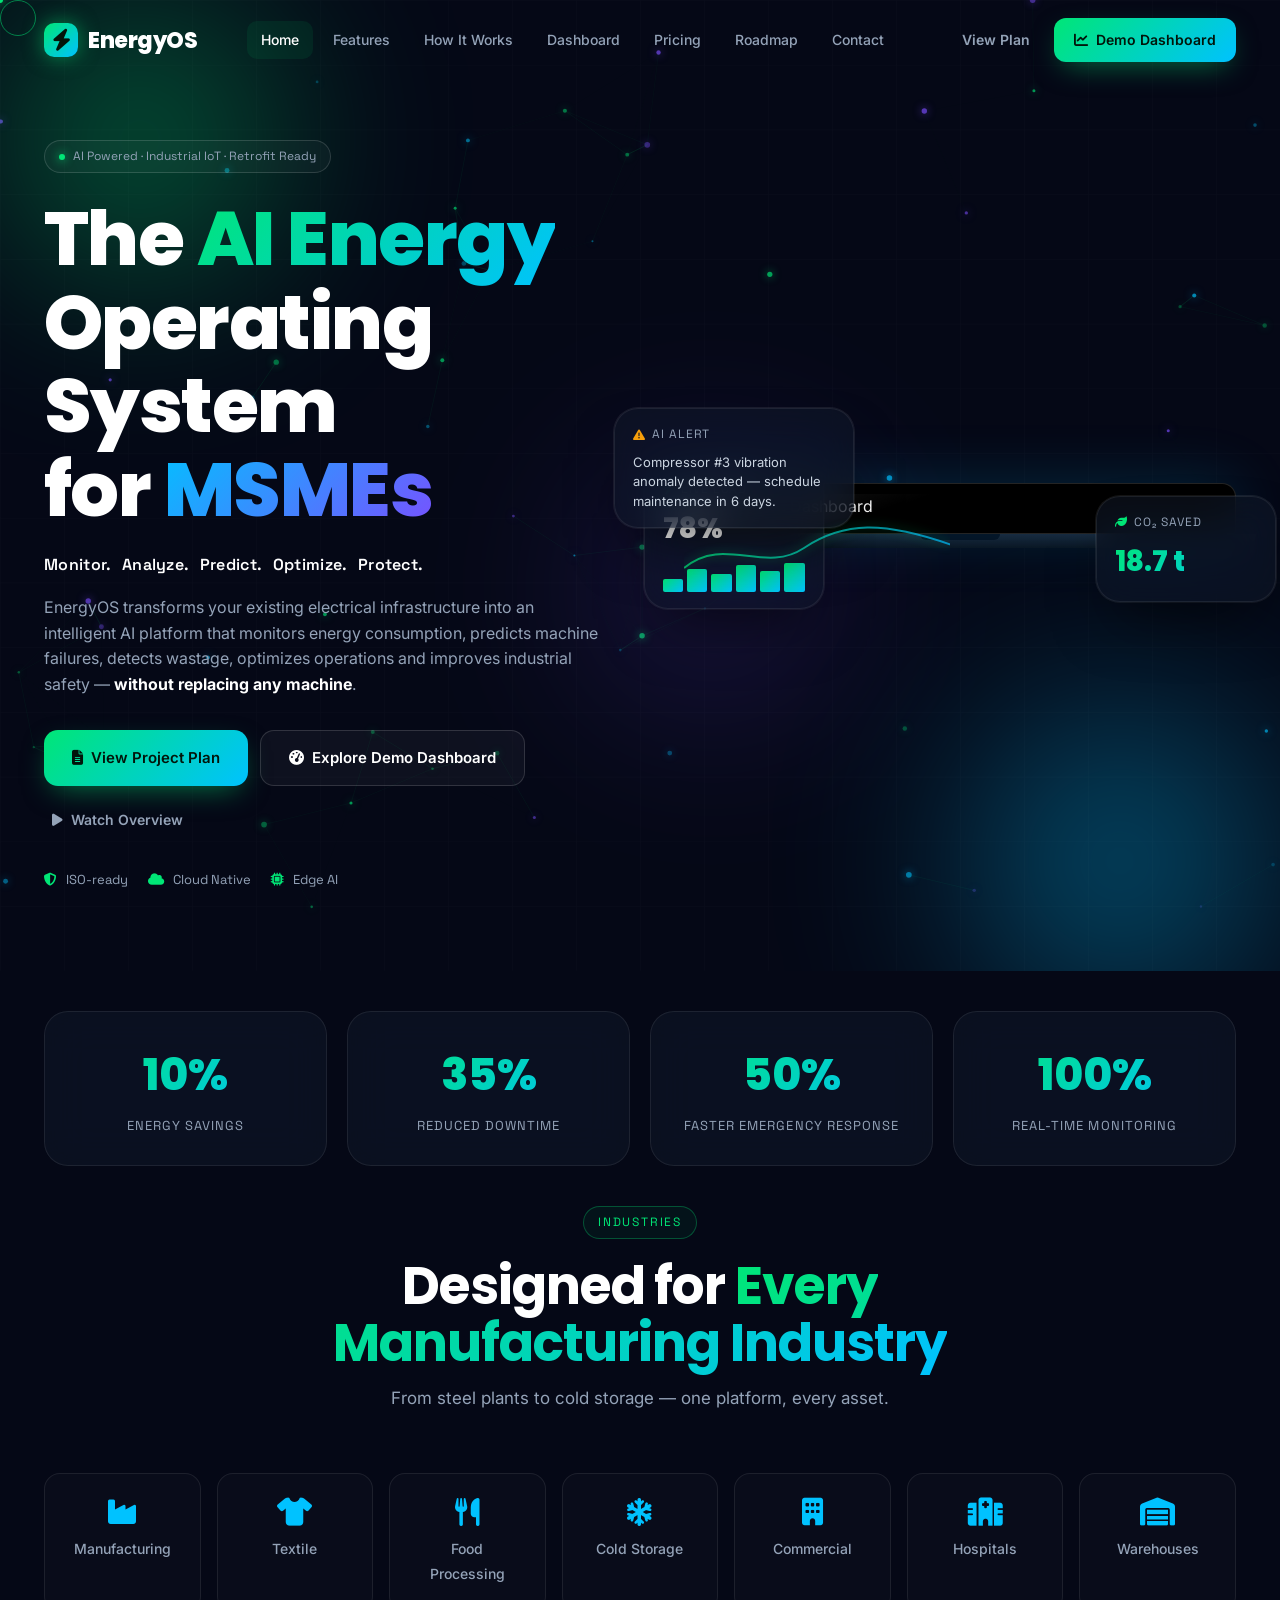
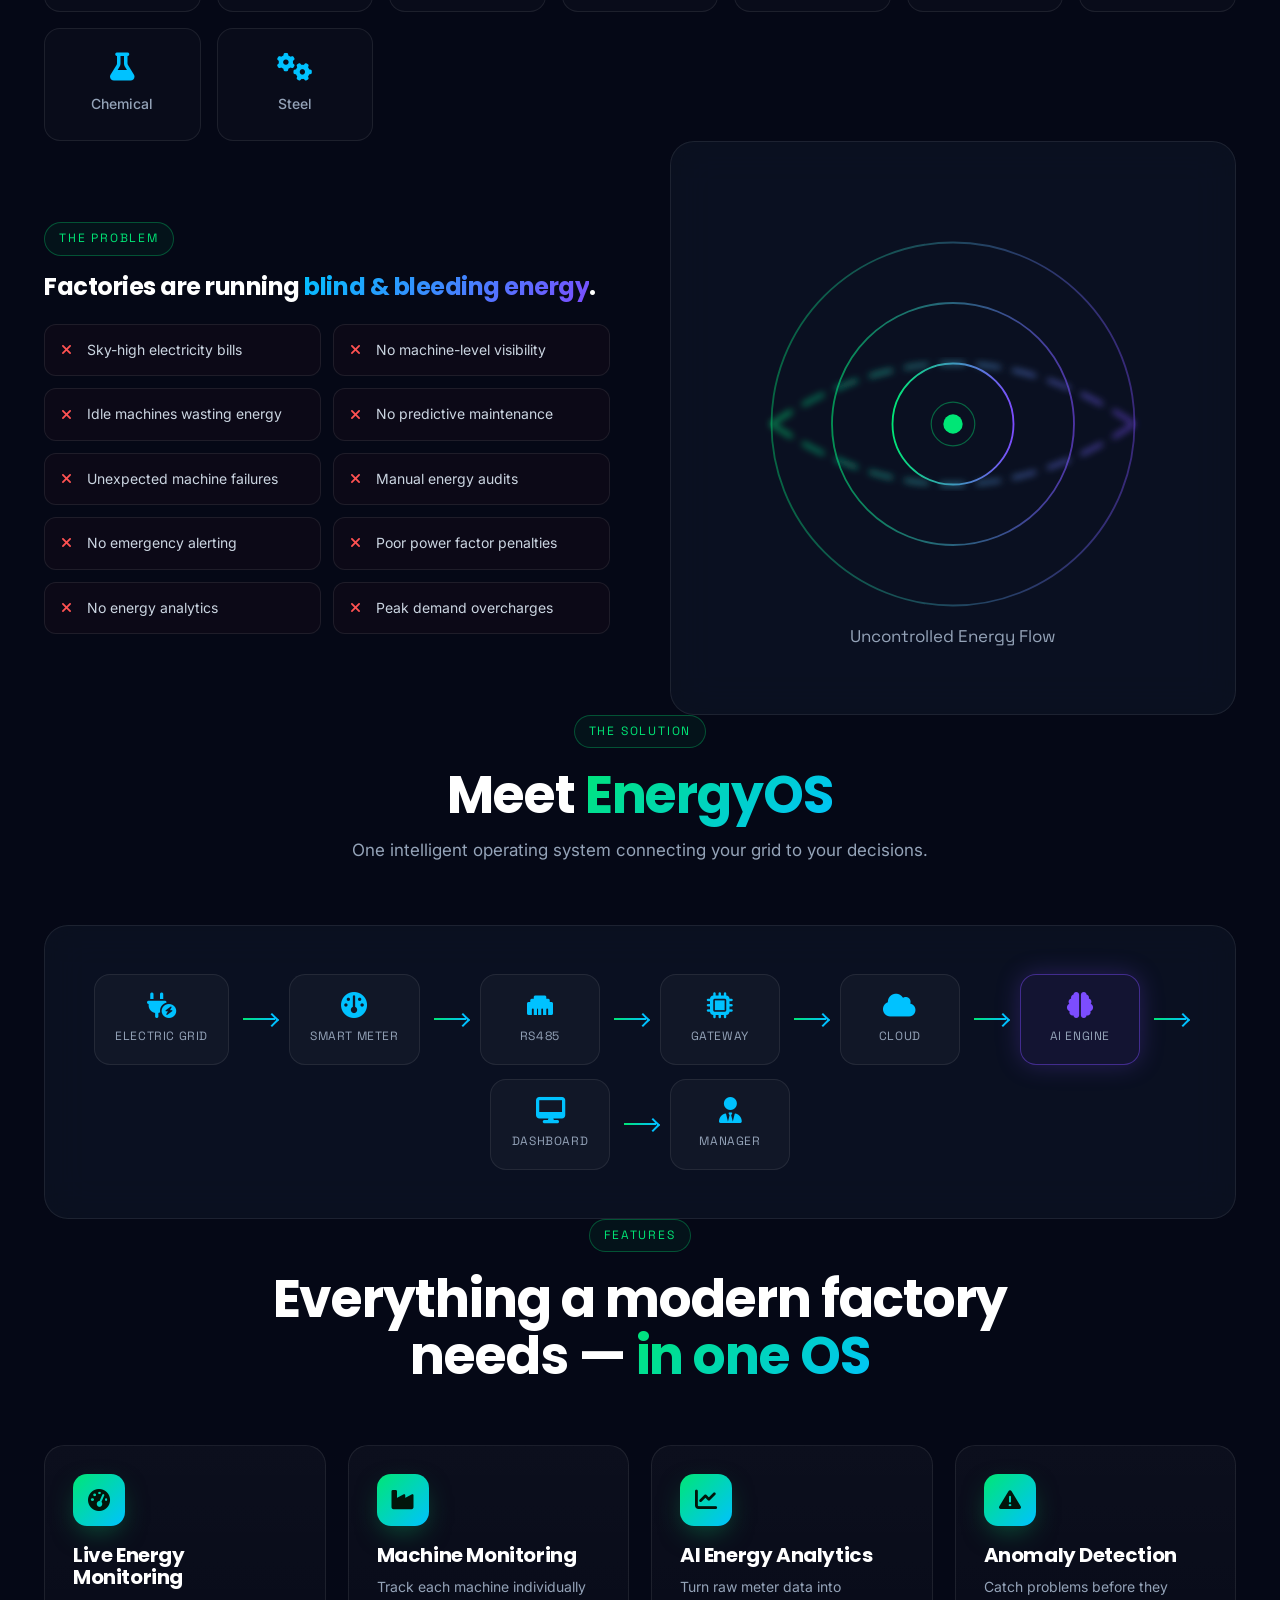
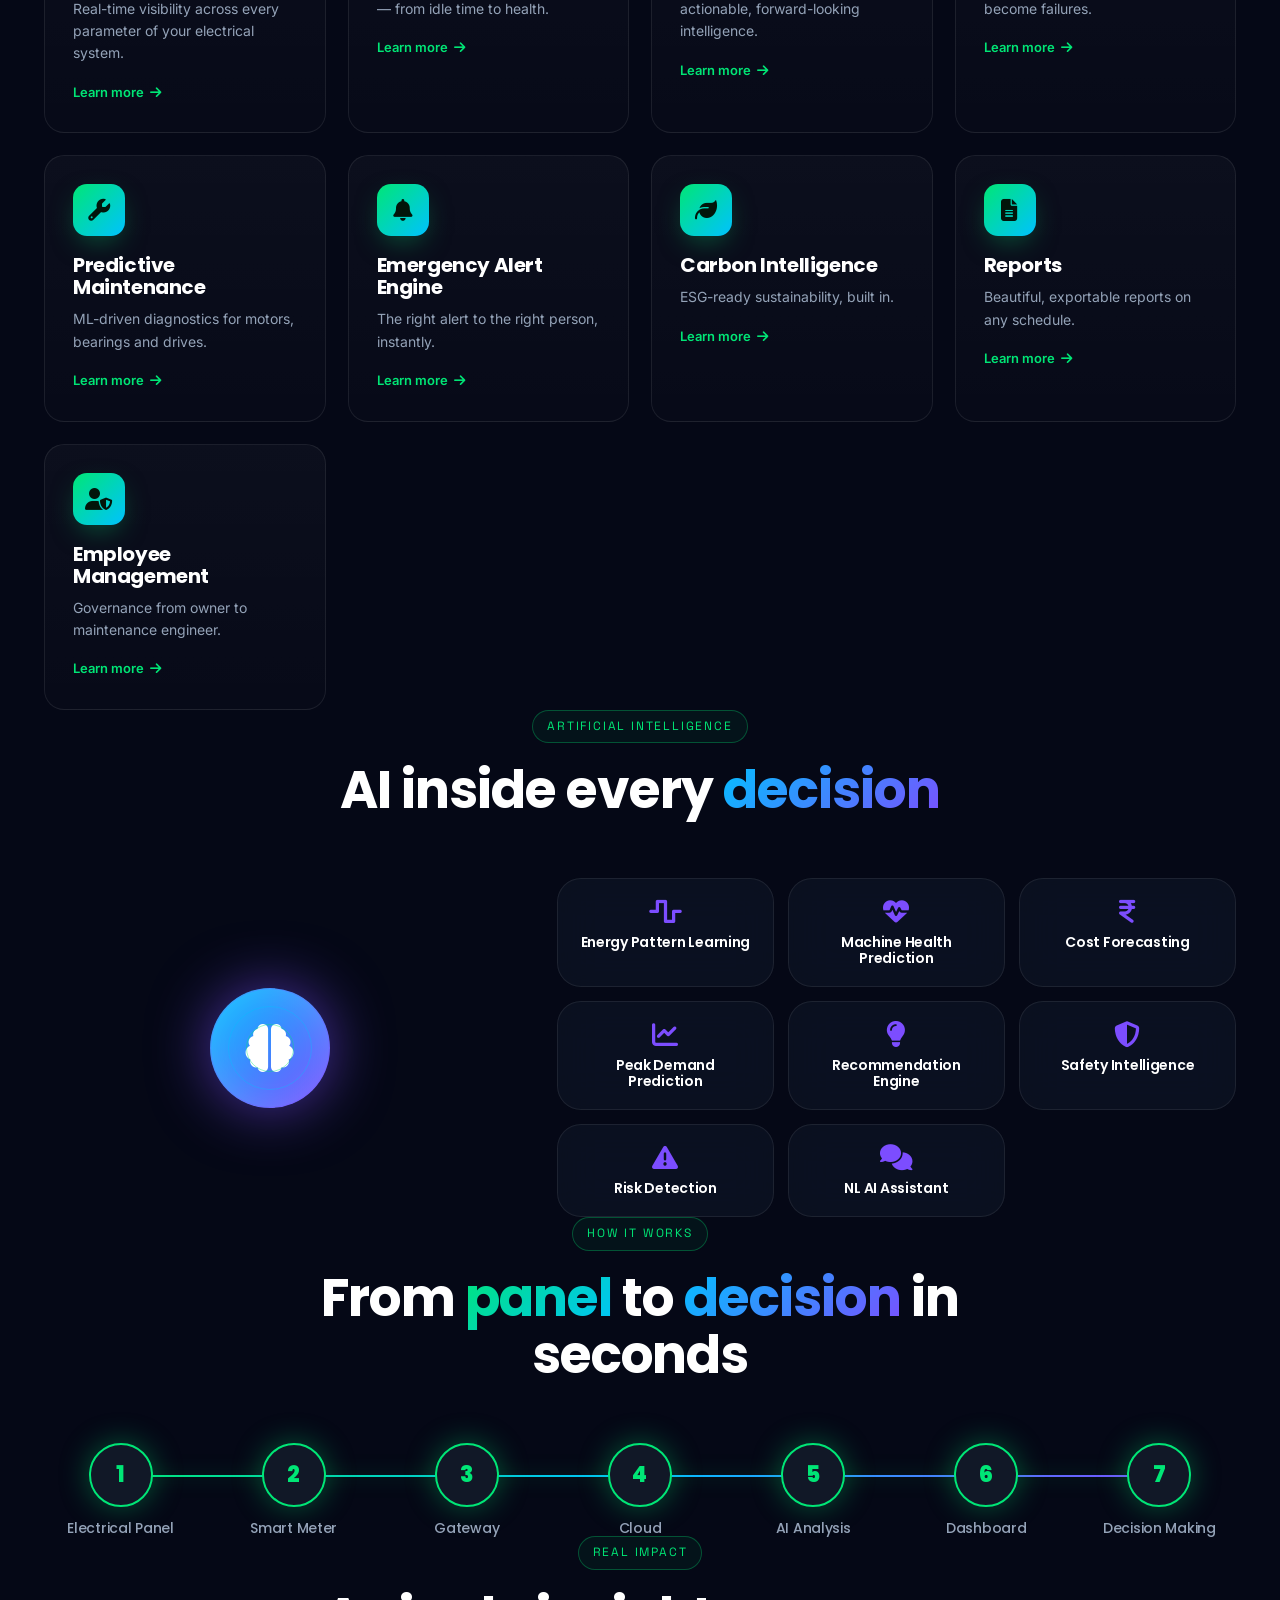
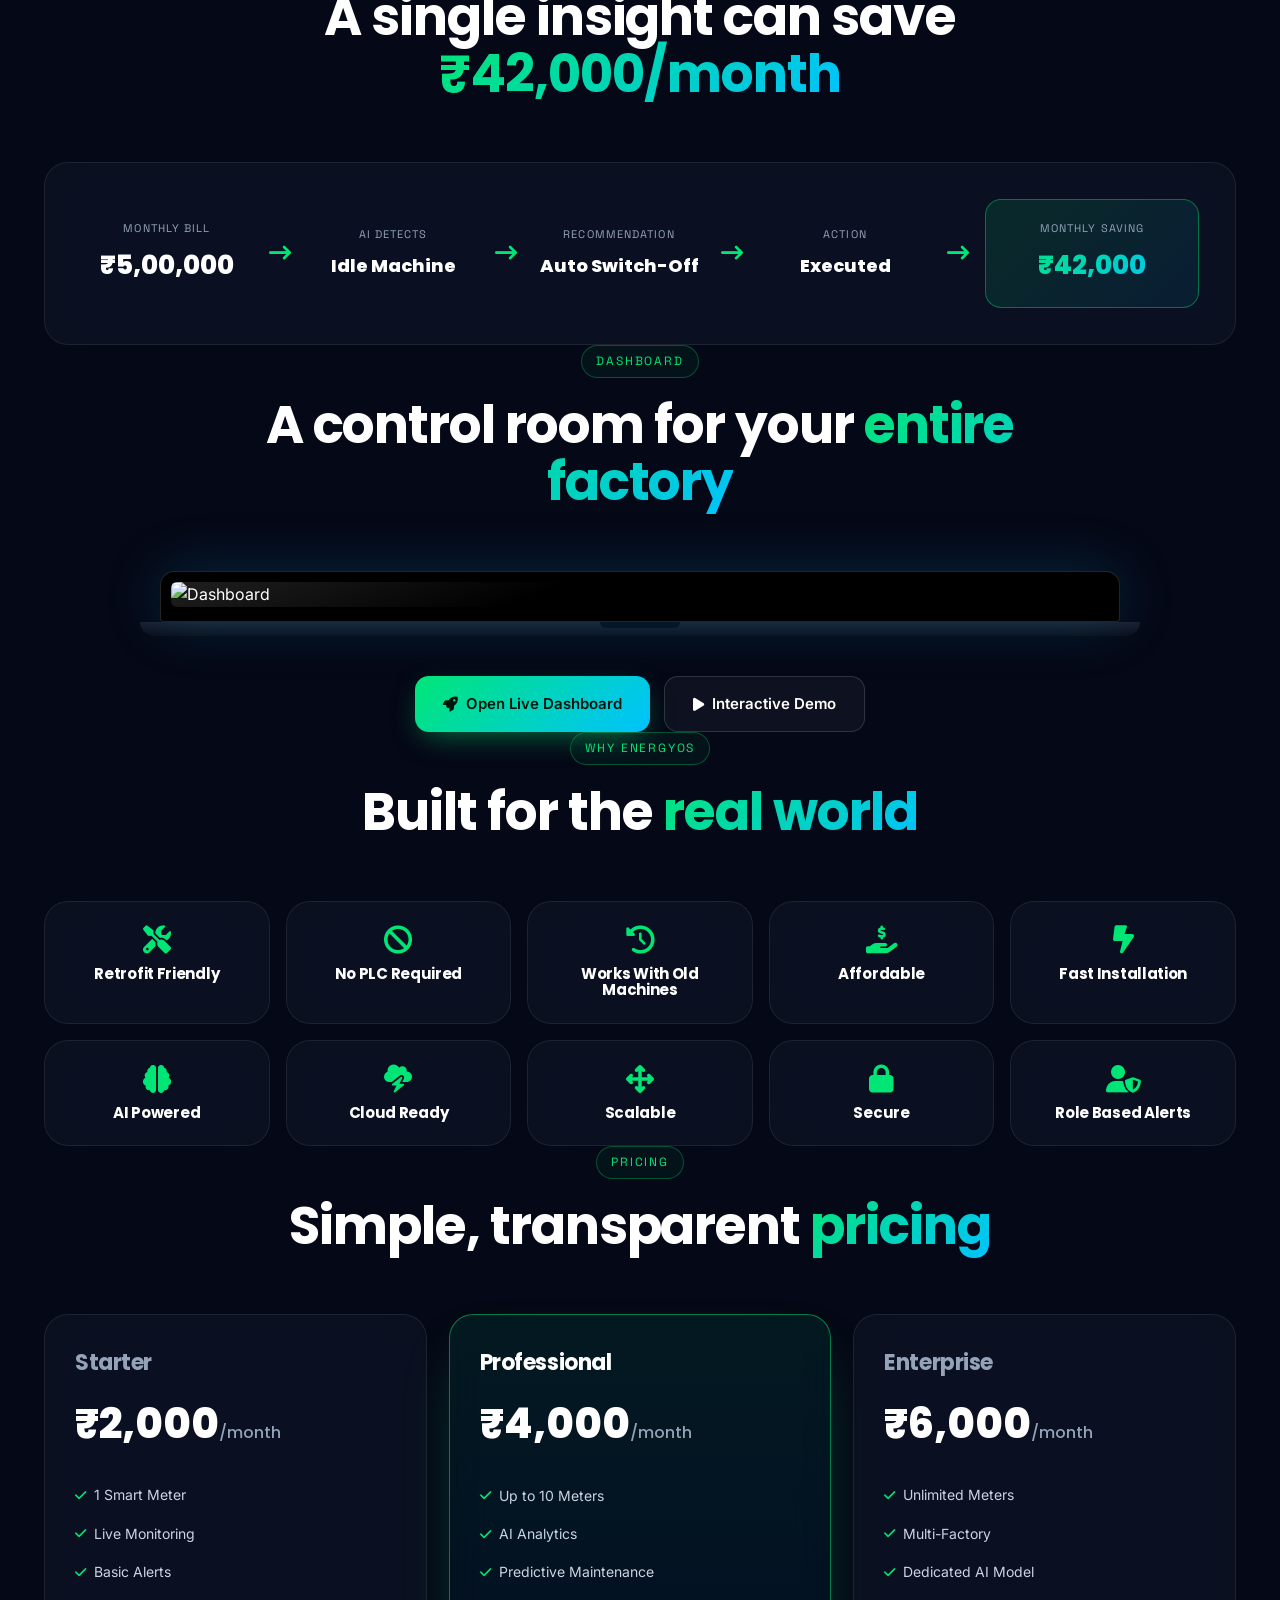
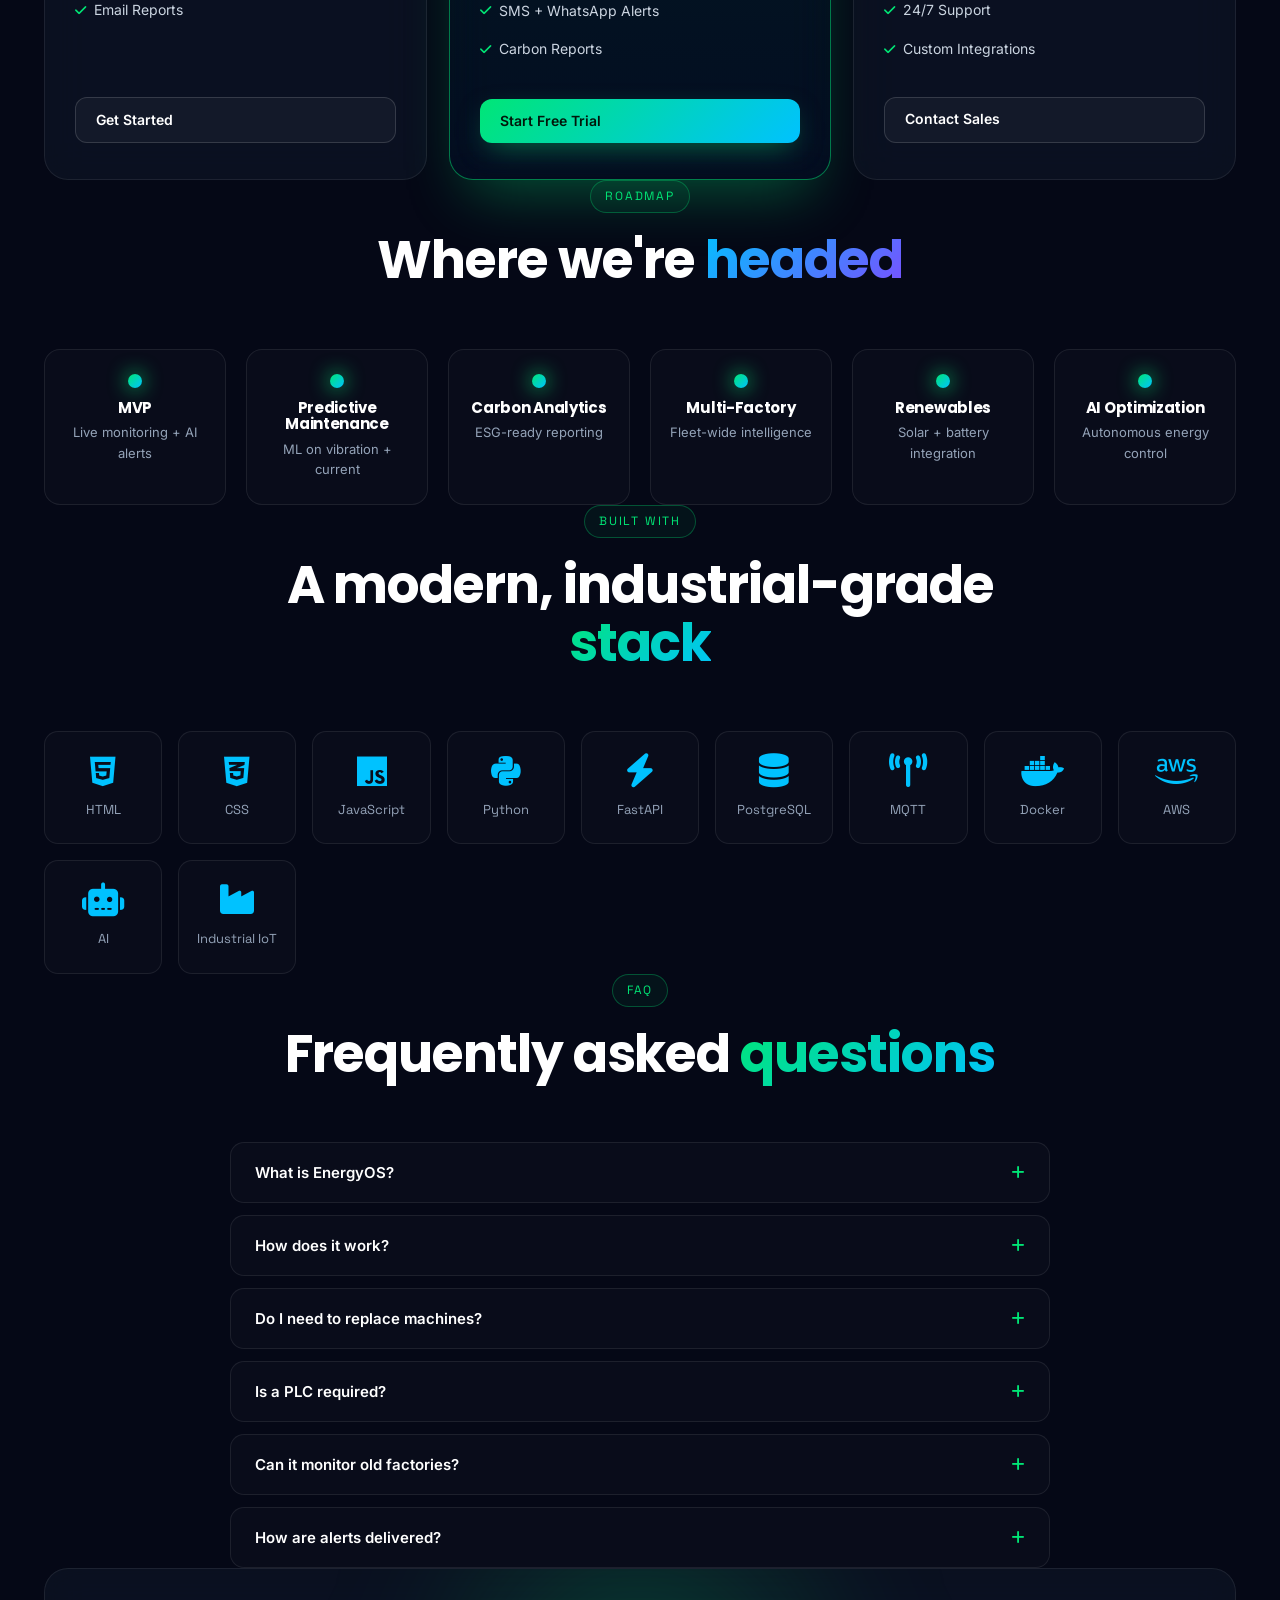
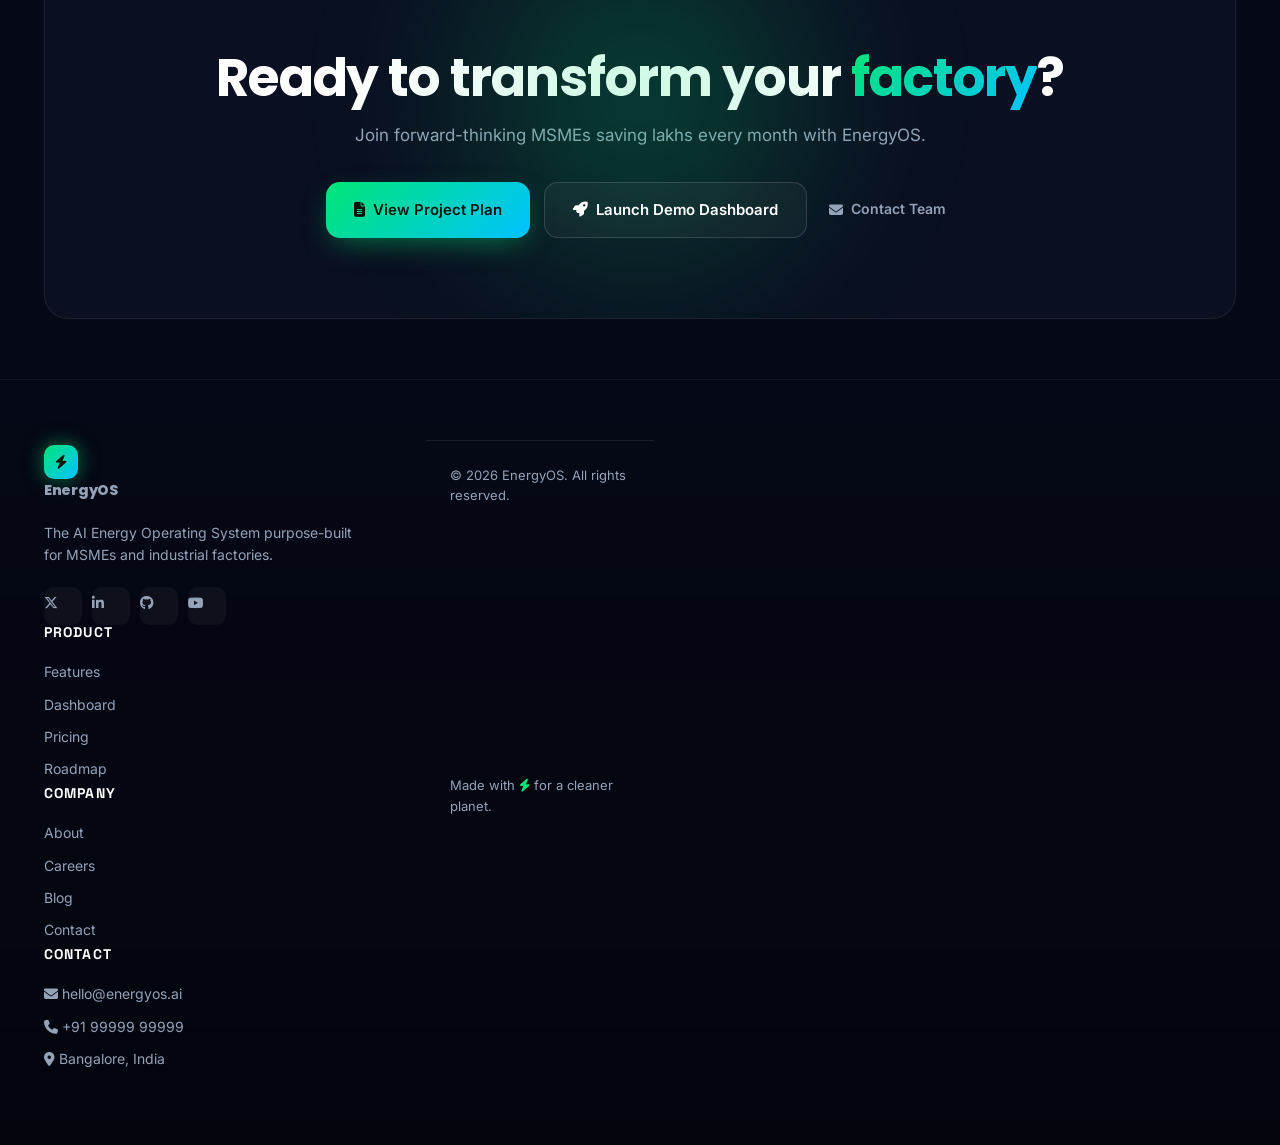
==== index.html @ 56fea52a "Add files via upload" ====
<!doctype html>
<html lang="en">
<head>
<meta charset="utf-8" />
<meta name="viewport" content="width=device-width,initial-scale=1" />
<title>EnergyOS — The AI Energy Operating System for MSMEs</title>
<meta name="description" content="EnergyOS transforms your existing electrical infrastructure into an intelligent AI platform: monitor, analyze, predict, optimize and protect — without replacing machines." />
<meta property="og:title" content="EnergyOS — AI Energy OS for MSMEs" />
<meta property="og:description" content="Monitor. Analyze. Predict. Optimize. Protect." />
<meta property="og:type" content="website" />
<meta name="twitter:card" content="summary_large_image" />
<link rel="icon" href="data:image/svg+xml;utf8,<svg xmlns='http://www.w3.org/2000/svg' viewBox='0 0 32 32'><text y='26' font-size='26'>%E2%9A%A1</text></svg>" />
<link rel="preconnect" href="https://fonts.googleapis.com" />
<link rel="preconnect" href="https://fonts.gstatic.com" crossorigin />
<link href="https://fonts.googleapis.com/css2?family=Inter:wght@400;500;600;700&family=Poppins:wght@500;600;700;800;900&family=Space+Grotesk:wght@400;500;600;700&display=swap" rel="stylesheet" />
<link rel="stylesheet" href="https://cdnjs.cloudflare.com/ajax/libs/font-awesome/6.5.2/css/all.min.css" />
<link rel="stylesheet" href="./style.css" />
</head>
<body>

<!-- Preloader -->
<div class="preloader" id="preloader">
  <div class="preloader-inner">
    <div class="bolt"><i class="fa-solid fa-bolt"></i></div>
    <div class="preloader-text">EnergyOS</div>
    <div class="preloader-bar"><span></span></div>
  </div>
</div>

<!-- Cursor -->
<div class="cursor-dot" id="cursorDot"></div>
<div class="cursor-ring" id="cursorRing"></div>

<!-- NAV -->
<header class="nav" id="nav">
  <div class="nav-inner">
    <a href="#home" class="logo"><span class="logo-mark"><i class="fa-solid fa-bolt"></i></span> EnergyOS</a>
    <nav class="nav-links" id="navLinks">
      <a href="#home" class="active">Home</a>
      <a href="#features">Features</a>
      <a href="#workflow">How It Works</a>
      <a href="#dashboard">Dashboard</a>
      <a href="#pricing">Pricing</a>
      <a href="#roadmap">Roadmap</a>
      <a href="#contact">Contact</a>
    </nav>
    <div class="nav-cta">
      <a href="./project.pdf" target="_blank" class="btn btn-ghost">View Plan</a>
      <a href="./dashboard.html" class="btn btn-primary magnetic"><i class="fa-solid fa-chart-line"></i> Demo Dashboard</a>
      <button class="nav-toggle" id="navToggle" aria-label="Menu"><i class="fa-solid fa-bars"></i></button>
    </div>
  </div>
</header>

<!-- HERO -->
<section class="hero" id="home">
  <div class="hero-bg">
    <canvas id="particles"></canvas>
    <div class="blob blob-1"></div>
    <div class="blob blob-2"></div>
    <div class="blob blob-3"></div>
    <svg class="grid-svg" viewBox="0 0 800 600" preserveAspectRatio="none">
      <defs>
        <pattern id="grid" width="40" height="40" patternUnits="userSpaceOnUse">
          <path d="M40 0 L0 0 0 40" fill="none" stroke="rgba(255,255,255,0.04)" stroke-width="1"/>
        </pattern>
      </defs>
      <rect width="800" height="600" fill="url(#grid)"/>
    </svg>
  </div>

  <div class="container hero-grid">
    <div class="hero-copy reveal">
      <div class="chip"><span class="dot"></span> AI Powered · Industrial IoT · Retrofit Ready</div>
      <h1 class="hero-title">
        The <span class="grad">AI Energy</span><br/>
        Operating System<br/>
        for <span class="grad-alt">MSMEs</span>
      </h1>
      <p class="hero-sub"><b>Monitor.</b> <b>Analyze.</b> <b>Predict.</b> <b>Optimize.</b> <b>Protect.</b></p>
      <p class="hero-desc">
        EnergyOS transforms your existing electrical infrastructure into an intelligent AI platform that monitors energy consumption, predicts machine failures, detects wastage, optimizes operations and improves industrial safety — <b>without replacing any machine</b>.
      </p>
      <div class="hero-actions">
        <a href="./project.pdf" target="_blank" class="btn btn-primary magnetic btn-lg"><i class="fa-solid fa-file-lines"></i> View Project Plan</a>
        <a href="./dashboard.html" class="btn btn-outline magnetic btn-lg"><i class="fa-solid fa-gauge-high"></i> Explore Demo Dashboard</a>
        <a href="#workflow" class="btn btn-text"><i class="fa-solid fa-play"></i> Watch Overview</a>
      </div>
      <div class="hero-badges">
        <span><i class="fa-solid fa-shield-halved"></i> ISO-ready</span>
        <span><i class="fa-solid fa-cloud"></i> Cloud Native</span>
        <span><i class="fa-solid fa-microchip"></i> Edge AI</span>
      </div>
    </div>

    <div class="hero-visual reveal">
      <div class="laptop" id="laptop">
        <div class="laptop-screen">
          <img src="./assets/dashboard.png" alt="EnergyOS Dashboard" />
          <div class="reflection"></div>
        </div>
        <div class="laptop-base"></div>
      </div>

      <div class="float-card fc-1 glass">
        <div class="fc-title"><i class="fa-solid fa-bolt"></i> Live Load</div>
        <div class="fc-value"><span data-count="78">0</span>%</div>
        <div class="mini-bars">
          <span style="--h:40%"></span><span style="--h:70%"></span><span style="--h:55%"></span>
          <span style="--h:82%"></span><span style="--h:64%"></span><span style="--h:90%"></span>
        </div>
      </div>

      <div class="float-card fc-2 glass">
        <div class="fc-title alert"><i class="fa-solid fa-triangle-exclamation"></i> AI Alert</div>
        <div class="fc-body">Compressor #3 vibration anomaly detected — schedule maintenance in 6 days.</div>
      </div>

      <div class="float-card fc-3 glass">
        <div class="fc-title"><i class="fa-solid fa-leaf"></i> CO₂ Saved</div>
        <div class="fc-value grad-text"><span data-count="18">0</span>.7 t</div>
      </div>

      <svg class="hero-line" viewBox="0 0 400 120" preserveAspectRatio="none">
        <defs>
          <linearGradient id="lg1" x1="0" x2="1">
            <stop offset="0" stop-color="#00E676"/>
            <stop offset="1" stop-color="#00C2FF"/>
          </linearGradient>
        </defs>
        <path class="draw" d="M0 90 C 60 40 120 100 180 60 S 300 20 400 55" fill="none" stroke="url(#lg1)" stroke-width="3"/>
      </svg>
    </div>
  </div>
</section>

<!-- STATS -->
<section class="stats container">
  <div class="stat glass reveal"><div class="num"><span data-count="10">0</span>%</div><div class="lbl">Energy Savings</div></div>
  <div class="stat glass reveal"><div class="num"><span data-count="35">0</span>%</div><div class="lbl">Reduced Downtime</div></div>
  <div class="stat glass reveal"><div class="num"><span data-count="50">0</span>%</div><div class="lbl">Faster Emergency Response</div></div>
  <div class="stat glass reveal"><div class="num"><span data-count="100">0</span>%</div><div class="lbl">Real-time Monitoring</div></div>
</section>

<!-- TRUST -->
<section class="trust container" id="trust">
  <div class="section-head reveal">
    <div class="eyebrow">Industries</div>
    <h2>Designed for <span class="grad">Every Manufacturing Industry</span></h2>
    <p>From steel plants to cold storage — one platform, every asset.</p>
  </div>
  <div class="trust-grid">
    <div class="ind reveal"><i class="fa-solid fa-industry"></i><span>Manufacturing</span></div>
    <div class="ind reveal"><i class="fa-solid fa-shirt"></i><span>Textile</span></div>
    <div class="ind reveal"><i class="fa-solid fa-utensils"></i><span>Food Processing</span></div>
    <div class="ind reveal"><i class="fa-solid fa-snowflake"></i><span>Cold Storage</span></div>
    <div class="ind reveal"><i class="fa-solid fa-building"></i><span>Commercial</span></div>
    <div class="ind reveal"><i class="fa-solid fa-hospital"></i><span>Hospitals</span></div>
    <div class="ind reveal"><i class="fa-solid fa-warehouse"></i><span>Warehouses</span></div>
    <div class="ind reveal"><i class="fa-solid fa-flask"></i><span>Chemical</span></div>
    <div class="ind reveal"><i class="fa-solid fa-gears"></i><span>Steel</span></div>
  </div>
</section>

<!-- PROBLEM -->
<section class="problem container" id="problem">
  <div class="two-col">
    <div class="reveal">
      <div class="eyebrow">The Problem</div>
      <h2>Factories are running <span class="grad-alt">blind & bleeding energy</span>.</h2>
      <ul class="problem-list">
        <li><i class="fa-solid fa-xmark"></i> Sky-high electricity bills</li>
        <li><i class="fa-solid fa-xmark"></i> No machine-level visibility</li>
        <li><i class="fa-solid fa-xmark"></i> Idle machines wasting energy</li>
        <li><i class="fa-solid fa-xmark"></i> No predictive maintenance</li>
        <li><i class="fa-solid fa-xmark"></i> Unexpected machine failures</li>
        <li><i class="fa-solid fa-xmark"></i> Manual energy audits</li>
        <li><i class="fa-solid fa-xmark"></i> No emergency alerting</li>
        <li><i class="fa-solid fa-xmark"></i> Poor power factor penalties</li>
        <li><i class="fa-solid fa-xmark"></i> No energy analytics</li>
        <li><i class="fa-solid fa-xmark"></i> Peak demand overcharges</li>
      </ul>
    </div>
    <div class="reveal">
      <div class="electric-illu glass">
        <svg viewBox="0 0 400 400" width="100%" height="100%">
          <defs>
            <linearGradient id="wire" x1="0" x2="1">
              <stop offset="0" stop-color="#00E676"/>
              <stop offset="1" stop-color="#7C4DFF"/>
            </linearGradient>
            <filter id="glow"><feGaussianBlur stdDeviation="3"/></filter>
          </defs>
          <circle cx="200" cy="200" r="150" fill="none" stroke="url(#wire)" stroke-width="1.5" opacity=".4"/>
          <circle cx="200" cy="200" r="100" fill="none" stroke="url(#wire)" stroke-width="1.5" opacity=".6"/>
          <circle cx="200" cy="200" r="50" fill="none" stroke="url(#wire)" stroke-width="1.5"/>
          <path class="pulse-path" d="M50 200 Q 200 100 350 200" fill="none" stroke="url(#wire)" stroke-width="2" filter="url(#glow)"/>
          <path class="pulse-path" d="M50 200 Q 200 300 350 200" fill="none" stroke="url(#wire)" stroke-width="2" filter="url(#glow)"/>
          <g class="spark">
            <circle cx="200" cy="200" r="8" fill="#00E676"/>
            <circle cx="200" cy="200" r="18" fill="none" stroke="#00E676" opacity=".4"/>
          </g>
          <text x="200" y="380" text-anchor="middle" fill="#94A3B8" font-family="Space Grotesk" font-size="14">Uncontrolled Energy Flow</text>
        </svg>
      </div>
    </div>
  </div>
</section>

<!-- SOLUTION -->
<section class="solution container" id="solution">
  <div class="section-head reveal">
    <div class="eyebrow">The Solution</div>
    <h2>Meet <span class="grad">EnergyOS</span></h2>
    <p>One intelligent operating system connecting your grid to your decisions.</p>
  </div>
  <div class="arch glass reveal">
    <div class="arch-flow">
      <div class="node"><i class="fa-solid fa-plug-circle-bolt"></i><span>Electric Grid</span></div>
      <div class="arrow"></div>
      <div class="node"><i class="fa-solid fa-gauge"></i><span>Smart Meter</span></div>
      <div class="arrow"></div>
      <div class="node"><i class="fa-solid fa-ethernet"></i><span>RS485</span></div>
      <div class="arrow"></div>
      <div class="node"><i class="fa-solid fa-microchip"></i><span>Gateway</span></div>
      <div class="arrow"></div>
      <div class="node"><i class="fa-solid fa-cloud"></i><span>Cloud</span></div>
      <div class="arrow"></div>
      <div class="node accent"><i class="fa-solid fa-brain"></i><span>AI Engine</span></div>
      <div class="arrow"></div>
      <div class="node"><i class="fa-solid fa-desktop"></i><span>Dashboard</span></div>
      <div class="arrow"></div>
      <div class="node"><i class="fa-solid fa-user-tie"></i><span>Manager</span></div>
    </div>
  </div>
</section>

<!-- FEATURES -->
<section class="features container" id="features">
  <div class="section-head reveal">
    <div class="eyebrow">Features</div>
    <h2>Everything a modern factory needs — <span class="grad">in one OS</span></h2>
  </div>
  <div class="feature-grid" id="featureGrid">
    <!-- populated by JS for cleaner markup + modals -->
  </div>
</section>

<!-- AI -->
<section class="ai container" id="ai">
  <div class="section-head reveal">
    <div class="eyebrow">Artificial Intelligence</div>
    <h2>AI inside every <span class="grad-alt">decision</span></h2>
  </div>
  <div class="ai-wrap">
    <div class="ai-orb reveal">
      <div class="ring r1"></div><div class="ring r2"></div><div class="ring r3"></div>
      <div class="core"><i class="fa-solid fa-brain"></i></div>
    </div>
    <div class="ai-cards">
      <div class="ai-card glass reveal"><i class="fa-solid fa-wave-square"></i><h4>Energy Pattern Learning</h4></div>
      <div class="ai-card glass reveal"><i class="fa-solid fa-heart-pulse"></i><h4>Machine Health Prediction</h4></div>
      <div class="ai-card glass reveal"><i class="fa-solid fa-indian-rupee-sign"></i><h4>Cost Forecasting</h4></div>
      <div class="ai-card glass reveal"><i class="fa-solid fa-chart-line"></i><h4>Peak Demand Prediction</h4></div>
      <div class="ai-card glass reveal"><i class="fa-solid fa-lightbulb"></i><h4>Recommendation Engine</h4></div>
      <div class="ai-card glass reveal"><i class="fa-solid fa-shield-halved"></i><h4>Safety Intelligence</h4></div>
      <div class="ai-card glass reveal"><i class="fa-solid fa-triangle-exclamation"></i><h4>Risk Detection</h4></div>
      <div class="ai-card glass reveal"><i class="fa-solid fa-comments"></i><h4>NL AI Assistant</h4></div>
    </div>
  </div>
</section>

<!-- WORKFLOW -->
<section class="workflow container" id="workflow">
  <div class="section-head reveal">
    <div class="eyebrow">How It Works</div>
    <h2>From <span class="grad">panel</span> to <span class="grad-alt">decision</span> in seconds</h2>
  </div>
  <div class="timeline reveal">
    <div class="line"></div>
    <div class="step"><span>1</span><h4>Electrical Panel</h4></div>
    <div class="step"><span>2</span><h4>Smart Meter</h4></div>
    <div class="step"><span>3</span><h4>Gateway</h4></div>
    <div class="step"><span>4</span><h4>Cloud</h4></div>
    <div class="step"><span>5</span><h4>AI Analysis</h4></div>
    <div class="step"><span>6</span><h4>Dashboard</h4></div>
    <div class="step"><span>7</span><h4>Decision Making</h4></div>
  </div>
</section>

<!-- USE CASE -->
<section class="usecase container">
  <div class="section-head reveal">
    <div class="eyebrow">Real Impact</div>
    <h2>A single insight can save <span class="grad">₹42,000/month</span></h2>
  </div>
  <div class="usecase-flow glass reveal">
    <div class="uc"><div class="uc-lbl">Monthly Bill</div><div class="uc-val">₹5,00,000</div></div>
    <div class="uc-arrow"><i class="fa-solid fa-arrow-right-long"></i></div>
    <div class="uc"><div class="uc-lbl">AI detects</div><div class="uc-val small">Idle Machine</div></div>
    <div class="uc-arrow"><i class="fa-solid fa-arrow-right-long"></i></div>
    <div class="uc"><div class="uc-lbl">Recommendation</div><div class="uc-val small">Auto Switch-Off</div></div>
    <div class="uc-arrow"><i class="fa-solid fa-arrow-right-long"></i></div>
    <div class="uc"><div class="uc-lbl">Action</div><div class="uc-val small">Executed</div></div>
    <div class="uc-arrow"><i class="fa-solid fa-arrow-right-long"></i></div>
    <div class="uc highlight"><div class="uc-lbl">Monthly Saving</div><div class="uc-val grad-text">₹42,000</div></div>
  </div>
</section>

<!-- DASHBOARD SHOWCASE -->
<section class="showcase container" id="dashboard">
  <div class="section-head reveal">
    <div class="eyebrow">Dashboard</div>
    <h2>A control room for your <span class="grad">entire factory</span></h2>
  </div>
  <div class="showcase-laptop reveal">
    <div class="laptop big">
      <div class="laptop-screen"><img src="./assets/dashboard.png" alt="Dashboard" /><div class="reflection"></div></div>
      <div class="laptop-base"></div>
    </div>
    <div class="showcase-cta">
      <a href="./dashboard.html" class="btn btn-primary magnetic btn-lg"><i class="fa-solid fa-rocket"></i> Open Live Dashboard</a>
      <a href="./dashboard.html" class="btn btn-outline magnetic btn-lg"><i class="fa-solid fa-play"></i> Interactive Demo</a>
    </div>
  </div>
</section>

<!-- WHY -->
<section class="why container">
  <div class="section-head reveal">
    <div class="eyebrow">Why EnergyOS</div>
    <h2>Built for the <span class="grad">real world</span></h2>
  </div>
  <div class="why-grid">
    <div class="why-card glass reveal"><i class="fa-solid fa-screwdriver-wrench"></i><h4>Retrofit Friendly</h4></div>
    <div class="why-card glass reveal"><i class="fa-solid fa-ban"></i><h4>No PLC Required</h4></div>
    <div class="why-card glass reveal"><i class="fa-solid fa-clock-rotate-left"></i><h4>Works With Old Machines</h4></div>
    <div class="why-card glass reveal"><i class="fa-solid fa-hand-holding-dollar"></i><h4>Affordable</h4></div>
    <div class="why-card glass reveal"><i class="fa-solid fa-bolt-lightning"></i><h4>Fast Installation</h4></div>
    <div class="why-card glass reveal"><i class="fa-solid fa-brain"></i><h4>AI Powered</h4></div>
    <div class="why-card glass reveal"><i class="fa-solid fa-cloud-bolt"></i><h4>Cloud Ready</h4></div>
    <div class="why-card glass reveal"><i class="fa-solid fa-arrows-up-down-left-right"></i><h4>Scalable</h4></div>
    <div class="why-card glass reveal"><i class="fa-solid fa-lock"></i><h4>Secure</h4></div>
    <div class="why-card glass reveal"><i class="fa-solid fa-user-shield"></i><h4>Role Based Alerts</h4></div>
  </div>
</section>

<!-- PRICING -->
<section class="pricing container" id="pricing">
  <div class="section-head reveal">
    <div class="eyebrow">Pricing</div>
    <h2>Simple, transparent <span class="grad">pricing</span></h2>
  </div>
  <div class="price-grid">
    <div class="price glass reveal">
      <h3>Starter</h3>
      <div class="price-value">₹2,000<span>/month</span></div>
      <ul>
        <li><i class="fa-solid fa-check"></i> 1 Smart Meter</li>
        <li><i class="fa-solid fa-check"></i> Live Monitoring</li>
        <li><i class="fa-solid fa-check"></i> Basic Alerts</li>
        <li><i class="fa-solid fa-check"></i> Email Reports</li>
      </ul>
      <a href="#contact" class="btn btn-outline w-full">Get Started</a>
    </div>
    <div class="price glass featured reveal">
      <div class="badge">Most Popular</div>
      <h3>Professional</h3>
      <div class="price-value">₹4,000<span>/month</span></div>
      <ul>
        <li><i class="fa-solid fa-check"></i> Up to 10 Meters</li>
        <li><i class="fa-solid fa-check"></i> AI Analytics</li>
        <li><i class="fa-solid fa-check"></i> Predictive Maintenance</li>
        <li><i class="fa-solid fa-check"></i> SMS + WhatsApp Alerts</li>
        <li><i class="fa-solid fa-check"></i> Carbon Reports</li>
      </ul>
      <a href="#contact" class="btn btn-primary w-full magnetic">Start Free Trial</a>
    </div>
    <div class="price glass reveal">
      <h3>Enterprise</h3>
      <div class="price-value">₹6,000<span>/month</span></div>
      <ul>
        <li><i class="fa-solid fa-check"></i> Unlimited Meters</li>
        <li><i class="fa-solid fa-check"></i> Multi-Factory</li>
        <li><i class="fa-solid fa-check"></i> Dedicated AI Model</li>
        <li><i class="fa-solid fa-check"></i> 24/7 Support</li>
        <li><i class="fa-solid fa-check"></i> Custom Integrations</li>
      </ul>
      <a href="#contact" class="btn btn-outline w-full">Contact Sales</a>
    </div>
  </div>
</section>

<!-- ROADMAP -->
<section class="roadmap container" id="roadmap">
  <div class="section-head reveal">
    <div class="eyebrow">Roadmap</div>
    <h2>Where we're <span class="grad-alt">headed</span></h2>
  </div>
  <div class="road-timeline">
    <div class="road-item reveal"><div class="dot"></div><h4>MVP</h4><p>Live monitoring + AI alerts</p></div>
    <div class="road-item reveal"><div class="dot"></div><h4>Predictive Maintenance</h4><p>ML on vibration + current</p></div>
    <div class="road-item reveal"><div class="dot"></div><h4>Carbon Analytics</h4><p>ESG-ready reporting</p></div>
    <div class="road-item reveal"><div class="dot"></div><h4>Multi-Factory</h4><p>Fleet-wide intelligence</p></div>
    <div class="road-item reveal"><div class="dot"></div><h4>Renewables</h4><p>Solar + battery integration</p></div>
    <div class="road-item reveal"><div class="dot"></div><h4>AI Optimization</h4><p>Autonomous energy control</p></div>
  </div>
</section>

<!-- TECH STACK -->
<section class="stack container">
  <div class="section-head reveal">
    <div class="eyebrow">Built With</div>
    <h2>A modern, industrial-grade <span class="grad">stack</span></h2>
  </div>
  <div class="stack-grid reveal">
    <div class="tech"><i class="fa-brands fa-html5"></i><span>HTML</span></div>
    <div class="tech"><i class="fa-brands fa-css3-alt"></i><span>CSS</span></div>
    <div class="tech"><i class="fa-brands fa-js"></i><span>JavaScript</span></div>
    <div class="tech"><i class="fa-brands fa-python"></i><span>Python</span></div>
    <div class="tech"><i class="fa-solid fa-bolt"></i><span>FastAPI</span></div>
    <div class="tech"><i class="fa-solid fa-database"></i><span>PostgreSQL</span></div>
    <div class="tech"><i class="fa-solid fa-tower-broadcast"></i><span>MQTT</span></div>
    <div class="tech"><i class="fa-brands fa-docker"></i><span>Docker</span></div>
    <div class="tech"><i class="fa-brands fa-aws"></i><span>AWS</span></div>
    <div class="tech"><i class="fa-solid fa-robot"></i><span>AI</span></div>
    <div class="tech"><i class="fa-solid fa-industry"></i><span>Industrial IoT</span></div>
  </div>
</section>

<!-- FAQ -->
<section class="faq container" id="faq">
  <div class="section-head reveal">
    <div class="eyebrow">FAQ</div>
    <h2>Frequently asked <span class="grad">questions</span></h2>
  </div>
  <div class="faq-list reveal">
    <div class="faq-item"><button class="faq-q">What is EnergyOS?<i class="fa-solid fa-plus"></i></button><div class="faq-a"><p>EnergyOS is an AI-powered energy operating system that monitors, predicts and optimizes electricity usage across your factory — without replacing existing machines.</p></div></div>
    <div class="faq-item"><button class="faq-q">How does it work?<i class="fa-solid fa-plus"></i></button><div class="faq-a"><p>Smart meters read your existing electrical panels via RS485, stream to our gateway and cloud, and our AI engine analyses patterns to give you insights, alerts and predictions in real time.</p></div></div>
    <div class="faq-item"><button class="faq-q">Do I need to replace machines?<i class="fa-solid fa-plus"></i></button><div class="faq-a"><p>No. EnergyOS is 100% retrofit — it works with any existing machine, new or decades old.</p></div></div>
    <div class="faq-item"><button class="faq-q">Is a PLC required?<i class="fa-solid fa-plus"></i></button><div class="faq-a"><p>No PLC required. Our gateway handles all communication and edge intelligence.</p></div></div>
    <div class="faq-item"><button class="faq-q">Can it monitor old factories?<i class="fa-solid fa-plus"></i></button><div class="faq-a"><p>Absolutely — that's exactly what we're designed for. MSMEs with legacy infrastructure are our primary customers.</p></div></div>
    <div class="faq-item"><button class="faq-q">How are alerts delivered?<i class="fa-solid fa-plus"></i></button><div class="faq-a"><p>SMS, WhatsApp, Email, and in-dashboard notifications — with role-based routing to the right person automatically.</p></div></div>
  </div>
</section>

<!-- CTA -->
<section class="cta container" id="contact">
  <div class="cta-inner glass reveal">
    <div class="cta-glow"></div>
    <h2>Ready to transform your <span class="grad">factory</span>?</h2>
    <p>Join forward-thinking MSMEs saving lakhs every month with EnergyOS.</p>
    <div class="cta-actions">
      <a href="./project.pdf" target="_blank" class="btn btn-primary magnetic btn-lg"><i class="fa-solid fa-file-lines"></i> View Project Plan</a>
      <a href="./dashboard.html" class="btn btn-outline magnetic btn-lg"><i class="fa-solid fa-rocket"></i> Launch Demo Dashboard</a>
      <a href="mailto:hello@energyos.ai" class="btn btn-text"><i class="fa-solid fa-envelope"></i> Contact Team</a>
    </div>
  </div>
</section>

<!-- FOOTER -->
<footer class="footer">
  <div class="container footer-grid">
    <div>
      <a href="#home" class="logo"><span class="logo-mark"><i class="fa-solid fa-bolt"></i></span> EnergyOS</a>
      <p class="foot-desc">The AI Energy Operating System purpose-built for MSMEs and industrial factories.</p>
      <div class="socials">
        <a href="#" aria-label="Twitter"><i class="fa-brands fa-x-twitter"></i></a>
        <a href="#" aria-label="LinkedIn"><i class="fa-brands fa-linkedin-in"></i></a>
        <a href="#" aria-label="GitHub"><i class="fa-brands fa-github"></i></a>
        <a href="#" aria-label="YouTube"><i class="fa-brands fa-youtube"></i></a>
      </p>
    </div>
    <div>
      <h5>Product</h5>
      <a href="#features">Features</a>
      <a href="#dashboard">Dashboard</a>
      <a href="#pricing">Pricing</a>
      <a href="#roadmap">Roadmap</a>
    </div>
    <div>
      <h5>Company</h5>
      <a href="#">About</a>
      <a href="#">Careers</a>
      <a href="#">Blog</a>
      <a href="#contact">Contact</a>
    </div>
    <div>
      <h5>Contact</h5>
      <a href="mailto:hello@energyos.ai"><i class="fa-solid fa-envelope"></i> hello@energyos.ai</a>
      <a href="tel:+919999999999"><i class="fa-solid fa-phone"></i> +91 99999 99999</a>
      <a href="#"><i class="fa-solid fa-location-dot"></i> Bangalore, India</a>
    </div>
  </div>
  <div class="foot-bottom container">
    <span>© <span id="year"></span> EnergyOS. All rights reserved.</span>
    <span>Made with <i class="fa-solid fa-bolt" style="color:var(--primary)"></i> for a cleaner planet.</span>
  </div>
</footer>

<!-- Modal -->
<div class="modal" id="modal" aria-hidden="true">
  <div class="modal-backdrop" data-close></div>
  <div class="modal-panel glass">
    <button class="modal-close" data-close aria-label="Close"><i class="fa-solid fa-xmark"></i></button>
    <div class="modal-body" id="modalBody"></div>
  </div>
</div>

<script src="./script.js"></script>
</body>
</html>
---- style.css ----
/* ==========================================================
   EnergyOS — Premium Landing Page
   ========================================================== */

:root{
  --bg:#050816;
  --bg-2:#0a0f24;
  --card:#111827;
  --primary:#00E676;
  --secondary:#00C2FF;
  --accent:#7C4DFF;
  --warning:#F59E0B;
  --danger:#FF5252;
  --text:#FFFFFF;
  --muted:#94A3B8;
  --border:rgba(255,255,255,.08);
  --border-2:rgba(255,255,255,.14);
  --glass:rgba(17,24,39,.55);
  --grad:linear-gradient(135deg,var(--primary) 0%,var(--secondary) 100%);
  --grad-alt:linear-gradient(135deg,var(--secondary) 0%,var(--accent) 100%);
  --shadow-lg:0 30px 60px -20px rgba(0,0,0,.6),0 0 0 1px var(--border);
  --shadow-glow:0 0 40px rgba(0,230,118,.35);
  --radius:16px;
  --radius-lg:24px;
  --ff-display:'Poppins',sans-serif;
  --ff-body:'Inter',sans-serif;
  --ff-mono:'Space Grotesk',sans-serif;
  --max:1240px;
}

*{margin:0;padding:0;box-sizing:border-box}
html{scroll-behavior:smooth;-webkit-font-smoothing:antialiased}
body{
  background:var(--bg);
  color:var(--text);
  font-family:var(--ff-body);
  overflow-x:hidden;
  line-height:1.6;
  cursor:none;
}
img{max-width:100%;display:block}
a{color:inherit;text-decoration:none}
button{font-family:inherit;cursor:none;border:0;background:0}
h1,h2,h3,h4,h5{font-family:var(--ff-display);font-weight:700;line-height:1.1;letter-spacing:-.02em}
.container{max-width:var(--max);margin:0 auto;padding:0 24px}

/* Utilities */
.grad{background:var(--grad);-webkit-background-clip:text;background-clip:text;color:transparent}
.grad-alt{background:var(--grad-alt);-webkit-background-clip:text;background-clip:text;color:transparent}
.grad-text{background:var(--grad);-webkit-background-clip:text;background-clip:text;color:transparent}
.glass{
  background:var(--glass);
  backdrop-filter:blur(20px) saturate(140%);
  -webkit-backdrop-filter:blur(20px) saturate(140%);
  border:1px solid var(--border);
  border-radius:var(--radius-lg);
}
.w-full{width:100%}

/* Cursor */
.cursor-dot,.cursor-ring{position:fixed;top:0;left:0;pointer-events:none;z-index:9999;transform:translate(-50%,-50%);border-radius:50%;transition:opacity .3s}
.cursor-dot{width:6px;height:6px;background:var(--primary);box-shadow:0 0 10px var(--primary)}
.cursor-ring{width:36px;height:36px;border:1px solid rgba(0,230,118,.5);transition:transform .15s ease,width .2s,height .2s}
.cursor-ring.hover{width:64px;height:64px;background:rgba(0,230,118,.08);border-color:rgba(0,230,118,.8)}
@media (hover:none){.cursor-dot,.cursor-ring{display:none}body,button,a{cursor:auto}}

/* Preloader */
.preloader{position:fixed;inset:0;background:var(--bg);z-index:10000;display:grid;place-items:center;transition:opacity .6s,visibility .6s}
.preloader.hidden{opacity:0;visibility:hidden}
.preloader-inner{text-align:center}
.bolt{font-size:56px;color:var(--primary);animation:pulse 1.4s ease-in-out infinite;filter:drop-shadow(0 0 20px var(--primary))}
.preloader-text{font-family:var(--ff-display);font-weight:800;font-size:28px;margin:16px 0;background:var(--grad);-webkit-background-clip:text;background-clip:text;color:transparent}
.preloader-bar{width:180px;height:3px;background:rgba(255,255,255,.08);border-radius:2px;overflow:hidden;margin:0 auto}
.preloader-bar span{display:block;width:40%;height:100%;background:var(--grad);animation:load 1.2s ease infinite}
@keyframes pulse{0%,100%{transform:scale(1)}50%{transform:scale(1.15)}}
@keyframes load{0%{transform:translateX(-100%)}100%{transform:translateX(300%)}}

/* NAV */
.nav{position:fixed;top:0;left:0;right:0;z-index:100;transition:all .35s;padding:18px 0}
.nav.scrolled{background:rgba(5,8,22,.75);backdrop-filter:blur(20px) saturate(140%);border-bottom:1px solid var(--border);padding:12px 0}
.nav-inner{max-width:var(--max);margin:0 auto;padding:0 24px;display:flex;align-items:center;justify-content:space-between;gap:24px}
.logo{display:flex;align-items:center;gap:10px;font-family:var(--ff-display);font-weight:800;font-size:22px;letter-spacing:-.02em}
.logo-mark{width:34px;height:34px;border-radius:10px;background:var(--grad);display:grid;place-items:center;color:#02150a;box-shadow:0 0 20px rgba(0,230,118,.5)}
.nav-links{display:flex;gap:6px}
.nav-links a{padding:8px 14px;border-radius:10px;font-size:14px;font-weight:500;color:var(--muted);transition:all .25s;position:relative}
.nav-links a:hover{color:#fff;background:rgba(255,255,255,.04)}
.nav-links a.active{color:#fff;background:rgba(0,230,118,.08)}
.nav-cta{display:flex;align-items:center;gap:10px}
.nav-toggle{display:none;color:#fff;font-size:22px;padding:8px}

/* Buttons */
.btn{
  display:inline-flex;align-items:center;gap:8px;
  padding:11px 20px;border-radius:12px;font-weight:600;font-size:14px;
  transition:all .25s ease;position:relative;overflow:hidden;
  font-family:var(--ff-body);white-space:nowrap;
}
.btn-lg{padding:15px 28px;font-size:15px;border-radius:14px}
.btn-primary{background:var(--grad);color:#02150a;box-shadow:0 10px 30px -10px rgba(0,230,118,.55)}
.btn-primary:hover{transform:translateY(-2px);box-shadow:0 20px 40px -10px rgba(0,230,118,.75),0 0 0 3px rgba(0,230,118,.15)}
.btn-outline{background:rgba(255,255,255,.04);color:#fff;border:1px solid var(--border-2)}
.btn-outline:hover{background:rgba(255,255,255,.08);border-color:rgba(0,230,118,.5)}
.btn-ghost{color:var(--muted);padding:8px 14px}
.btn-ghost:hover{color:#fff}
.btn-text{color:var(--muted);padding:11px 8px}
.btn-text:hover{color:var(--primary)}

/* HERO */
.hero{position:relative;min-height:100vh;padding:140px 0 80px;overflow:hidden;display:flex;align-items:center}
.hero-bg{position:absolute;inset:0;pointer-events:none;overflow:hidden}
.hero-bg canvas{position:absolute;inset:0;width:100%;height:100%}
.grid-svg{position:absolute;inset:0;width:100%;height:100%;opacity:.5}
.blob{position:absolute;border-radius:50%;filter:blur(90px);opacity:.5;animation:float 14s ease-in-out infinite}
.blob-1{width:480px;height:480px;background:radial-gradient(circle,var(--primary),transparent 60%);top:-100px;left:-100px}
.blob-2{width:520px;height:520px;background:radial-gradient(circle,var(--secondary),transparent 60%);bottom:-150px;right:-100px;animation-delay:-4s}
.blob-3{width:400px;height:400px;background:radial-gradient(circle,var(--accent),transparent 60%);top:40%;left:40%;animation-delay:-8s;opacity:.3}
@keyframes float{0%,100%{transform:translate(0,0)}33%{transform:translate(40px,-30px)}66%{transform:translate(-30px,40px)}}

.hero-grid{position:relative;z-index:2;display:grid;grid-template-columns:1.05fr 1fr;gap:60px;align-items:center}
.chip{display:inline-flex;align-items:center;gap:8px;padding:6px 14px;border:1px solid var(--border-2);border-radius:99px;font-size:12px;color:var(--muted);background:rgba(255,255,255,.03);font-family:var(--ff-mono);margin-bottom:24px}
.chip .dot{width:6px;height:6px;border-radius:50%;background:var(--primary);box-shadow:0 0 10px var(--primary);animation:pulse 1.6s infinite}
.hero-title{font-size:clamp(40px,6vw,76px);font-weight:800;margin-bottom:20px}
.hero-sub{font-family:var(--ff-mono);font-size:16px;color:var(--muted);margin-bottom:18px;letter-spacing:.02em}
.hero-sub b{color:var(--text);font-weight:600;margin-right:6px}
.hero-desc{color:var(--muted);font-size:16px;max-width:560px;margin-bottom:32px}
.hero-desc b{color:#fff}
.hero-actions{display:flex;gap:12px;flex-wrap:wrap;margin-bottom:28px}
.hero-badges{display:flex;gap:20px;flex-wrap:wrap;color:var(--muted);font-size:13px;font-family:var(--ff-mono)}
.hero-badges i{color:var(--primary);margin-right:6px}

/* Hero visual: laptop + floating cards */
.hero-visual{position:relative;perspective:1200px}
.laptop{position:relative;transform-style:preserve-3d;animation:hover-float 6s ease-in-out infinite}
.laptop-screen{position:relative;background:#000;border:1px solid var(--border-2);border-radius:14px 14px 4px 4px;padding:10px 10px 14px;box-shadow:0 40px 80px -30px rgba(0,0,0,.8),0 0 60px rgba(0,194,255,.18)}
.laptop-screen img{width:100%;border-radius:6px;display:block}
.laptop-screen .reflection{position:absolute;inset:10px 10px 14px;border-radius:6px;background:linear-gradient(160deg,rgba(255,255,255,.12) 0%,rgba(255,255,255,0) 40%);pointer-events:none}
.laptop-base{height:14px;background:linear-gradient(180deg,#1a1f30,#0a0d18);border-radius:0 0 20px 20px;margin:0 -20px;box-shadow:0 20px 40px -10px rgba(0,0,0,.6)}
.laptop-base::after{content:"";display:block;width:80px;height:6px;background:#050816;border-radius:0 0 10px 10px;margin:0 auto}
.laptop.big{max-width:960px;margin:0 auto}
@keyframes hover-float{0%,100%{transform:translateY(0) rotateX(2deg)}50%{transform:translateY(-14px) rotateX(0deg)}}

.float-card{padding:16px 18px;position:absolute;min-width:180px;box-shadow:var(--shadow-lg);animation:hover-float 5s ease-in-out infinite}
.fc-1{top:-20px;left:-40px;animation-delay:-1s}
.fc-2{bottom:20px;left:-70px;max-width:240px;animation-delay:-2.5s}
.fc-3{top:20%;right:-40px;animation-delay:-3.5s}
.fc-title{font-size:12px;color:var(--muted);font-family:var(--ff-mono);text-transform:uppercase;letter-spacing:.08em;margin-bottom:8px;display:flex;align-items:center;gap:6px}
.fc-title i{color:var(--primary)}
.fc-title.alert i{color:var(--warning)}
.fc-value{font-family:var(--ff-display);font-weight:800;font-size:28px}
.fc-body{font-size:13px;color:#cbd5e1;line-height:1.5}
.mini-bars{display:flex;gap:4px;align-items:flex-end;height:32px;margin-top:8px}
.mini-bars span{flex:1;background:var(--grad);border-radius:2px;height:var(--h);animation:bar 1.6s ease infinite alternate}
.mini-bars span:nth-child(2){animation-delay:.1s}
.mini-bars span:nth-child(3){animation-delay:.2s}
.mini-bars span:nth-child(4){animation-delay:.3s}
.mini-bars span:nth-child(5){animation-delay:.4s}
.mini-bars span:nth-child(6){animation-delay:.5s}
@keyframes bar{from{opacity:.5;transform:scaleY(.7)}to{opacity:1;transform:scaleY(1)}}

.hero-line{position:absolute;bottom:-40px;left:0;right:0;height:80px;opacity:.7}
.hero-line .draw{stroke-dasharray:1000;stroke-dashoffset:1000;animation:draw 3s ease forwards;filter:drop-shadow(0 0 8px rgba(0,230,118,.6))}
@keyframes draw{to{stroke-dashoffset:0}}

/* STATS */
.stats{display:grid;grid-template-columns:repeat(4,1fr);gap:20px;margin:40px auto}
.stat{padding:28px 24px;text-align:center}
.stat .num{font-family:var(--ff-display);font-weight:800;font-size:44px;background:var(--grad);-webkit-background-clip:text;background-clip:text;color:transparent}
.stat .lbl{color:var(--muted);font-size:13px;font-family:var(--ff-mono);margin-top:6px;text-transform:uppercase;letter-spacing:.08em}

/* Section head */
section{padding:100px 0;position:relative}
.section-head{text-align:center;max-width:760px;margin:0 auto 60px}
.eyebrow{display:inline-block;font-family:var(--ff-mono);font-size:12px;text-transform:uppercase;letter-spacing:.15em;color:var(--primary);padding:6px 14px;border:1px solid rgba(0,230,118,.3);border-radius:99px;background:rgba(0,230,118,.05);margin-bottom:18px}
.section-head h2{font-size:clamp(32px,4.5vw,52px);margin-bottom:14px}
.section-head p{color:var(--muted);font-size:17px}

/* TRUST */
.trust-grid{display:grid;grid-template-columns:repeat(auto-fit,minmax(150px,1fr));gap:16px}
.ind{padding:24px;border:1px solid var(--border);border-radius:16px;background:rgba(255,255,255,.02);text-align:center;transition:all .3s}
.ind i{font-size:28px;color:var(--secondary);margin-bottom:10px;display:block}
.ind span{color:var(--muted);font-size:14px;font-weight:500}
.ind:hover{transform:translateY(-4px);border-color:rgba(0,194,255,.4);background:rgba(0,194,255,.04)}
.ind:hover i{color:var(--primary)}

/* PROBLEM */
.two-col{display:grid;grid-template-columns:1fr 1fr;gap:60px;align-items:center}
.problem-list{list-style:none;margin-top:24px;display:grid;grid-template-columns:1fr 1fr;gap:12px}
.problem-list li{padding:14px 16px;border:1px solid var(--border);border-radius:12px;background:rgba(255,82,82,.03);display:flex;align-items:center;gap:10px;font-size:14px;color:#cbd5e1;transition:all .25s}
.problem-list li i{color:var(--danger);width:16px}
.problem-list li:hover{border-color:rgba(255,82,82,.35);transform:translateX(4px)}
.electric-illu{padding:40px;aspect-ratio:1;position:relative}
.pulse-path{stroke-dasharray:20 10;animation:dash 3s linear infinite}
@keyframes dash{to{stroke-dashoffset:-60}}
.spark{transform-origin:center;animation:sparkPulse 1.6s ease infinite}
@keyframes sparkPulse{0%,100%{opacity:1}50%{opacity:.3;transform:scale(1.3)}}

/* SOLUTION */
.arch{padding:48px 32px;overflow-x:auto}
.arch-flow{display:flex;align-items:center;gap:14px;min-width:min-content;justify-content:center;flex-wrap:wrap}
.node{
  padding:18px 20px;border-radius:16px;border:1px solid var(--border);
  background:rgba(255,255,255,.03);display:flex;flex-direction:column;align-items:center;
  gap:8px;min-width:120px;transition:all .3s
}
.node i{font-size:26px;color:var(--secondary)}
.node span{font-size:12px;color:var(--muted);font-family:var(--ff-mono);text-transform:uppercase;letter-spacing:.05em}
.node.accent{border-color:rgba(124,77,255,.45);background:rgba(124,77,255,.08);box-shadow:0 0 24px rgba(124,77,255,.25)}
.node.accent i{color:var(--accent)}
.node:hover{transform:translateY(-4px);border-color:rgba(0,230,118,.45)}
.arrow{width:32px;height:2px;background:linear-gradient(90deg,var(--primary),var(--secondary));position:relative;flex-shrink:0}
.arrow::after{content:"";position:absolute;right:-2px;top:-3px;width:8px;height:8px;border-top:2px solid var(--secondary);border-right:2px solid var(--secondary);transform:rotate(45deg)}

/* FEATURES */
.feature-grid{display:grid;grid-template-columns:repeat(auto-fit,minmax(280px,1fr));gap:22px}
.feature{
  padding:28px;border:1px solid var(--border);border-radius:20px;
  background:linear-gradient(180deg,rgba(255,255,255,.03),rgba(255,255,255,.01));
  position:relative;overflow:hidden;transition:all .35s;cursor:none;
}
.feature::before{
  content:"";position:absolute;inset:0;border-radius:20px;padding:1px;
  background:linear-gradient(135deg,rgba(0,230,118,.5),rgba(0,194,255,.3),transparent);
  -webkit-mask:linear-gradient(#000 0 0) content-box,linear-gradient(#000 0 0);
  -webkit-mask-composite:xor;mask-composite:exclude;opacity:0;transition:opacity .3s
}
.feature:hover{transform:translateY(-6px);background:linear-gradient(180deg,rgba(0,230,118,.05),rgba(0,194,255,.02))}
.feature:hover::before{opacity:1}
.feature-icon{width:52px;height:52px;border-radius:14px;background:var(--grad);display:grid;place-items:center;color:#02150a;font-size:22px;margin-bottom:18px;box-shadow:0 10px 30px -10px rgba(0,230,118,.5)}
.feature h3{font-size:20px;margin-bottom:10px}
.feature p{color:var(--muted);font-size:14px;margin-bottom:14px}
.feature .learn{color:var(--primary);font-size:13px;font-weight:600;display:inline-flex;align-items:center;gap:6px}
.feature .learn i{transition:transform .25s}
.feature:hover .learn i{transform:translateX(4px)}

/* AI */
.ai-wrap{display:grid;grid-template-columns:1fr 1.5fr;gap:60px;align-items:center}
.ai-orb{position:relative;aspect-ratio:1;max-width:380px;margin:0 auto;display:grid;place-items:center}
.ai-orb .ring{position:absolute;inset:0;border-radius:50%;border:1px solid rgba(124,77,255,.3);animation:spin 20s linear infinite}
.ai-orb .r2{inset:15%;border-color:rgba(0,194,255,.35);animation-duration:14s;animation-direction:reverse}
.ai-orb .r3{inset:30%;border-color:rgba(0,230,118,.4);animation-duration:10s}
.ai-orb .core{width:120px;height:120px;border-radius:50%;background:var(--grad-alt);display:grid;place-items:center;font-size:48px;color:#fff;box-shadow:0 0 60px rgba(124,77,255,.6),inset 0 0 40px rgba(255,255,255,.15);animation:pulse 3s ease infinite}
@keyframes spin{to{transform:rotate(360deg)}}
.ai-cards{display:grid;grid-template-columns:repeat(auto-fill,minmax(180px,1fr));gap:14px}
.ai-card{padding:20px;transition:all .3s;text-align:center}
.ai-card i{font-size:26px;color:var(--accent);margin-bottom:10px;display:block}
.ai-card h4{font-size:14px;font-weight:600}
.ai-card:hover{transform:translateY(-4px);border-color:rgba(124,77,255,.5)}
.ai-card:hover i{color:var(--primary)}

/* WORKFLOW timeline */
.timeline{position:relative;display:grid;grid-template-columns:repeat(7,1fr);gap:20px}
.timeline .line{position:absolute;top:32px;left:5%;right:5%;height:2px;background:linear-gradient(90deg,var(--primary),var(--secondary),var(--accent));border-radius:2px;box-shadow:0 0 20px rgba(0,230,118,.4)}
.step{text-align:center;position:relative;z-index:2}
.step span{
  display:grid;place-items:center;width:64px;height:64px;border-radius:50%;
  background:var(--card);border:2px solid var(--primary);
  margin:0 auto 14px;font-family:var(--ff-display);font-weight:800;font-size:22px;
  color:var(--primary);box-shadow:0 0 30px rgba(0,230,118,.35);transition:all .3s
}
.step:hover span{transform:scale(1.1);background:var(--grad);color:#02150a}
.step h4{font-size:14px;color:var(--muted);font-weight:500}

/* USE CASE */
.usecase-flow{padding:36px;display:flex;align-items:center;justify-content:space-between;gap:16px;flex-wrap:wrap}
.uc{flex:1;min-width:140px;text-align:center}
.uc-lbl{font-family:var(--ff-mono);font-size:11px;text-transform:uppercase;letter-spacing:.1em;color:var(--muted);margin-bottom:8px}
.uc-val{font-family:var(--ff-display);font-weight:800;font-size:26px}
.uc-val.small{font-size:18px;color:#fff}
.uc-arrow{color:var(--primary);font-size:22px;animation:arrowMove 1.6s ease infinite}
@keyframes arrowMove{0%,100%{transform:translateX(0)}50%{transform:translateX(6px)}}
.uc.highlight{background:linear-gradient(135deg,rgba(0,230,118,.12),rgba(0,194,255,.08));padding:20px;border-radius:16px;border:1px solid rgba(0,230,118,.4)}

/* SHOWCASE */
.showcase-laptop{position:relative}
.showcase-cta{text-align:center;margin-top:40px;display:flex;gap:14px;justify-content:center;flex-wrap:wrap}

/* WHY */
.why-grid{display:grid;grid-template-columns:repeat(auto-fill,minmax(200px,1fr));gap:16px}
.why-card{padding:24px 20px;text-align:center;transition:all .3s}
.why-card i{font-size:28px;color:var(--primary);margin-bottom:12px;display:block}
.why-card h4{font-size:15px}
.why-card:hover{transform:translateY(-4px);border-color:rgba(0,230,118,.45);box-shadow:var(--shadow-glow)}

/* PRICING */
.price-grid{display:grid;grid-template-columns:repeat(3,1fr);gap:22px;align-items:stretch}
.price{padding:36px 30px;position:relative;transition:all .35s;display:flex;flex-direction:column}
.price h3{font-size:22px;margin-bottom:14px;color:var(--muted)}
.price-value{font-family:var(--ff-display);font-weight:800;font-size:42px;margin-bottom:20px}
.price-value span{font-size:16px;color:var(--muted);font-weight:500}
.price ul{list-style:none;margin-bottom:28px;flex:1}
.price li{padding:8px 0;color:#cbd5e1;font-size:14px;display:flex;align-items:center;gap:8px}
.price li i{color:var(--primary);font-size:13px}
.price.featured{
  border:1px solid rgba(0,230,118,.5);
  background:linear-gradient(180deg,rgba(0,230,118,.08),rgba(0,194,255,.03));
  transform:scale(1.03);box-shadow:0 30px 60px -20px rgba(0,230,118,.35)
}
.price.featured h3{color:#fff}
.price .badge{position:absolute;top:-12px;left:50%;transform:translateX(-50%);background:var(--grad);color:#02150a;padding:6px 16px;border-radius:99px;font-size:12px;font-weight:700;font-family:var(--ff-mono);letter-spacing:.05em}
.price:hover:not(.featured){transform:translateY(-4px);border-color:rgba(0,194,255,.4)}

/* ROADMAP */
.road-timeline{display:grid;grid-template-columns:repeat(auto-fit,minmax(160px,1fr));gap:20px;position:relative}
.road-item{text-align:center;padding:24px 18px;border:1px solid var(--border);border-radius:16px;background:rgba(255,255,255,.02);position:relative;transition:all .3s}
.road-item .dot{width:14px;height:14px;border-radius:50%;background:var(--grad);margin:0 auto 12px;box-shadow:0 0 20px var(--primary)}
.road-item h4{font-size:15px;margin-bottom:6px}
.road-item p{color:var(--muted);font-size:13px}
.road-item:hover{transform:translateY(-4px);border-color:rgba(0,230,118,.45)}

/* STACK */
.stack-grid{display:grid;grid-template-columns:repeat(auto-fit,minmax(110px,1fr));gap:16px}
.tech{padding:22px 16px;border:1px solid var(--border);border-radius:14px;background:rgba(255,255,255,.02);text-align:center;transition:all .3s}
.tech i{font-size:34px;color:var(--secondary);margin-bottom:8px;display:block;transition:all .3s}
.tech span{font-size:13px;color:var(--muted);font-family:var(--ff-mono)}
.tech:hover{transform:translateY(-4px) rotate(-2deg);border-color:rgba(0,194,255,.5)}
.tech:hover i{color:var(--primary);transform:scale(1.15)}

/* FAQ */
.faq-list{max-width:820px;margin:0 auto;display:flex;flex-direction:column;gap:12px}
.faq-item{border:1px solid var(--border);border-radius:14px;background:rgba(255,255,255,.02);overflow:hidden;transition:all .3s}
.faq-item.open{border-color:rgba(0,230,118,.4);background:rgba(0,230,118,.04)}
.faq-q{width:100%;padding:20px 24px;display:flex;justify-content:space-between;align-items:center;color:#fff;font-weight:600;font-size:15px;text-align:left}
.faq-q i{transition:transform .3s;color:var(--primary)}
.faq-item.open .faq-q i{transform:rotate(45deg)}
.faq-a{max-height:0;overflow:hidden;transition:max-height .4s ease}
.faq-a p{padding:0 24px 20px;color:var(--muted);font-size:14px;line-height:1.7}

/* CTA */
.cta-inner{padding:80px 40px;text-align:center;position:relative;overflow:hidden}
.cta-inner h2{font-size:clamp(32px,4.5vw,52px);margin-bottom:16px}
.cta-inner p{color:var(--muted);font-size:17px;margin-bottom:32px}
.cta-actions{display:flex;gap:14px;justify-content:center;flex-wrap:wrap}
.cta-glow{position:absolute;width:600px;height:600px;border-radius:50%;background:radial-gradient(circle,rgba(0,230,118,.25),transparent 60%);top:-50%;left:50%;transform:translateX(-50%);filter:blur(60px);pointer-events:none;animation:pulse 4s ease infinite}

/* FOOTER */
.footer{padding:60px 0 30px;border-top:1px solid var(--border);margin-top:60px;background:linear-gradient(180deg,transparent,rgba(0,0,0,.4))}
.footer-grid{display:grid;grid-template-columns:1.5fr 1fr 1fr 1.2fr;gap:40px;padding-bottom:40px}
.foot-desc{color:var(--muted);font-size:14px;margin:16px 0 20px;max-width:320px}
.socials{display:flex;gap:10px}
.socials a{width:38px;height:38px;border-radius:10px;background:rgba(255,255,255,.04);display:grid;place-items:center;color:var(--muted);transition:all .25s}
.socials a:hover{background:var(--grad);color:#02150a;transform:translateY(-2px)}
.footer h5{font-size:14px;margin-bottom:16px;text-transform:uppercase;letter-spacing:.08em;color:#fff;font-family:var(--ff-mono)}
.footer > .container > div a,.footer-grid a:not(.logo){display:block;color:var(--muted);font-size:14px;padding:5px 0;transition:color .25s}
.footer-grid a:hover{color:var(--primary)}
.foot-bottom{display:flex;justify-content:space-between;padding-top:24px;border-top:1px solid var(--border);color:var(--muted);font-size:13px;flex-wrap:wrap;gap:10px}

/* MODAL */
.modal{position:fixed;inset:0;z-index:200;display:none;align-items:center;justify-content:center;padding:20px}
.modal.open{display:flex;animation:fadeIn .3s ease}
.modal-backdrop{position:absolute;inset:0;background:rgba(3,5,15,.75);backdrop-filter:blur(8px)}
.modal-panel{position:relative;max-width:640px;width:100%;padding:40px;max-height:85vh;overflow-y:auto;animation:pop .35s ease}
.modal-close{position:absolute;top:16px;right:16px;width:36px;height:36px;border-radius:10px;background:rgba(255,255,255,.06);color:#fff;font-size:16px;display:grid;place-items:center;transition:all .25s}
.modal-close:hover{background:rgba(255,82,82,.2);color:var(--danger)}
.modal-body .m-icon{width:64px;height:64px;border-radius:16px;background:var(--grad);display:grid;place-items:center;color:#02150a;font-size:28px;margin-bottom:20px}
.modal-body h3{font-size:28px;margin-bottom:12px}
.modal-body p{color:var(--muted);margin-bottom:20px}
.modal-body ul{list-style:none;display:grid;grid-template-columns:1fr 1fr;gap:10px}
.modal-body li{padding:12px 14px;background:rgba(255,255,255,.03);border:1px solid var(--border);border-radius:10px;font-size:14px;display:flex;gap:8px;align-items:center}
.modal-body li i{color:var(--primary)}
@keyframes fadeIn{from{opacity:0}to{opacity:1}}
@keyframes pop{from{opacity:0;transform:scale(.95) translateY(20px)}to{opacity:1;transform:none}}

/* Reveal */
.reveal{opacity:0;transform:translateY(30px);transition:opacity .8s ease,transform .8s cubic-bezier(.2,.7,.3,1)}
.reveal.in{opacity:1;transform:none}

/* Responsive */
@media (max-width:1024px){
  .hero-grid{grid-template-columns:1fr;gap:80px}
  .hero-visual{max-width:640px;margin:0 auto}
  .two-col,.ai-wrap{grid-template-columns:1fr;gap:40px}
  .stats{grid-template-columns:repeat(2,1fr)}
  .price-grid{grid-template-columns:1fr;max-width:480px;margin:0 auto}
  .price.featured{transform:none}
  .timeline{grid-template-columns:repeat(4,1fr)}
  .timeline .line{display:none}
  .nav-links{display:none}
  .nav-links.open{display:flex;position:absolute;top:100%;left:16px;right:16px;flex-direction:column;background:rgba(5,8,22,.95);backdrop-filter:blur(20px);border:1px solid var(--border);border-radius:16px;padding:16px;margin-top:8px}
  .nav-toggle{display:block}
  .footer-grid{grid-template-columns:1fr 1fr;gap:30px}
}
@media (max-width:640px){
  section{padding:70px 0}
  .stats{grid-template-columns:1fr 1fr;gap:12px}
  .stat{padding:20px 12px}
  .stat .num{font-size:32px}
  .problem-list{grid-template-columns:1fr}
  .hero-actions .btn-text{display:none}
  .float-card{display:none}
  .fc-1,.fc-3{display:flex}
  .fc-1{left:auto;right:-10px;top:-20px}
  .fc-3{top:auto;bottom:-30px;left:-10px;right:auto}
  .cta-inner{padding:50px 24px}
  .modal-body ul{grid-template-columns:1fr}
  .footer-grid{grid-template-columns:1fr}
  .timeline{grid-template-columns:repeat(2,1fr)}
  .nav-cta .btn-ghost{display:none}
}
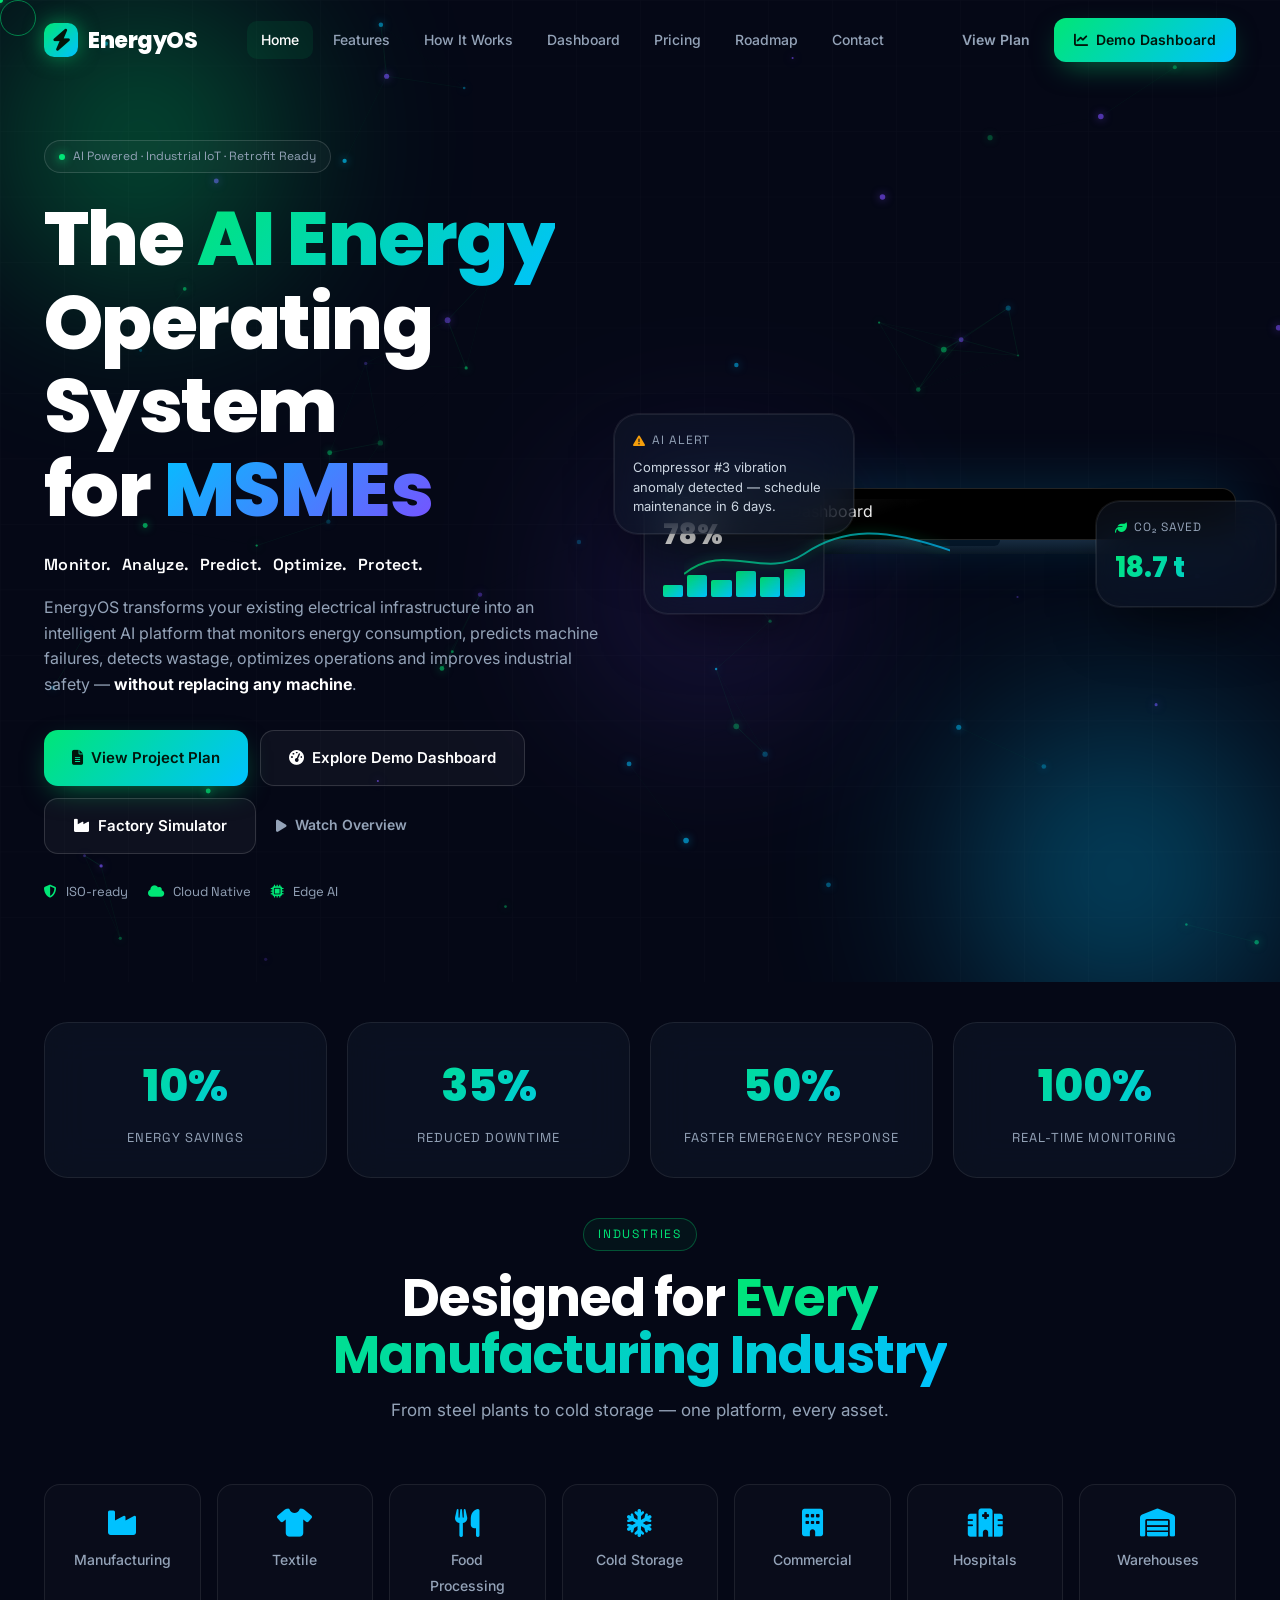
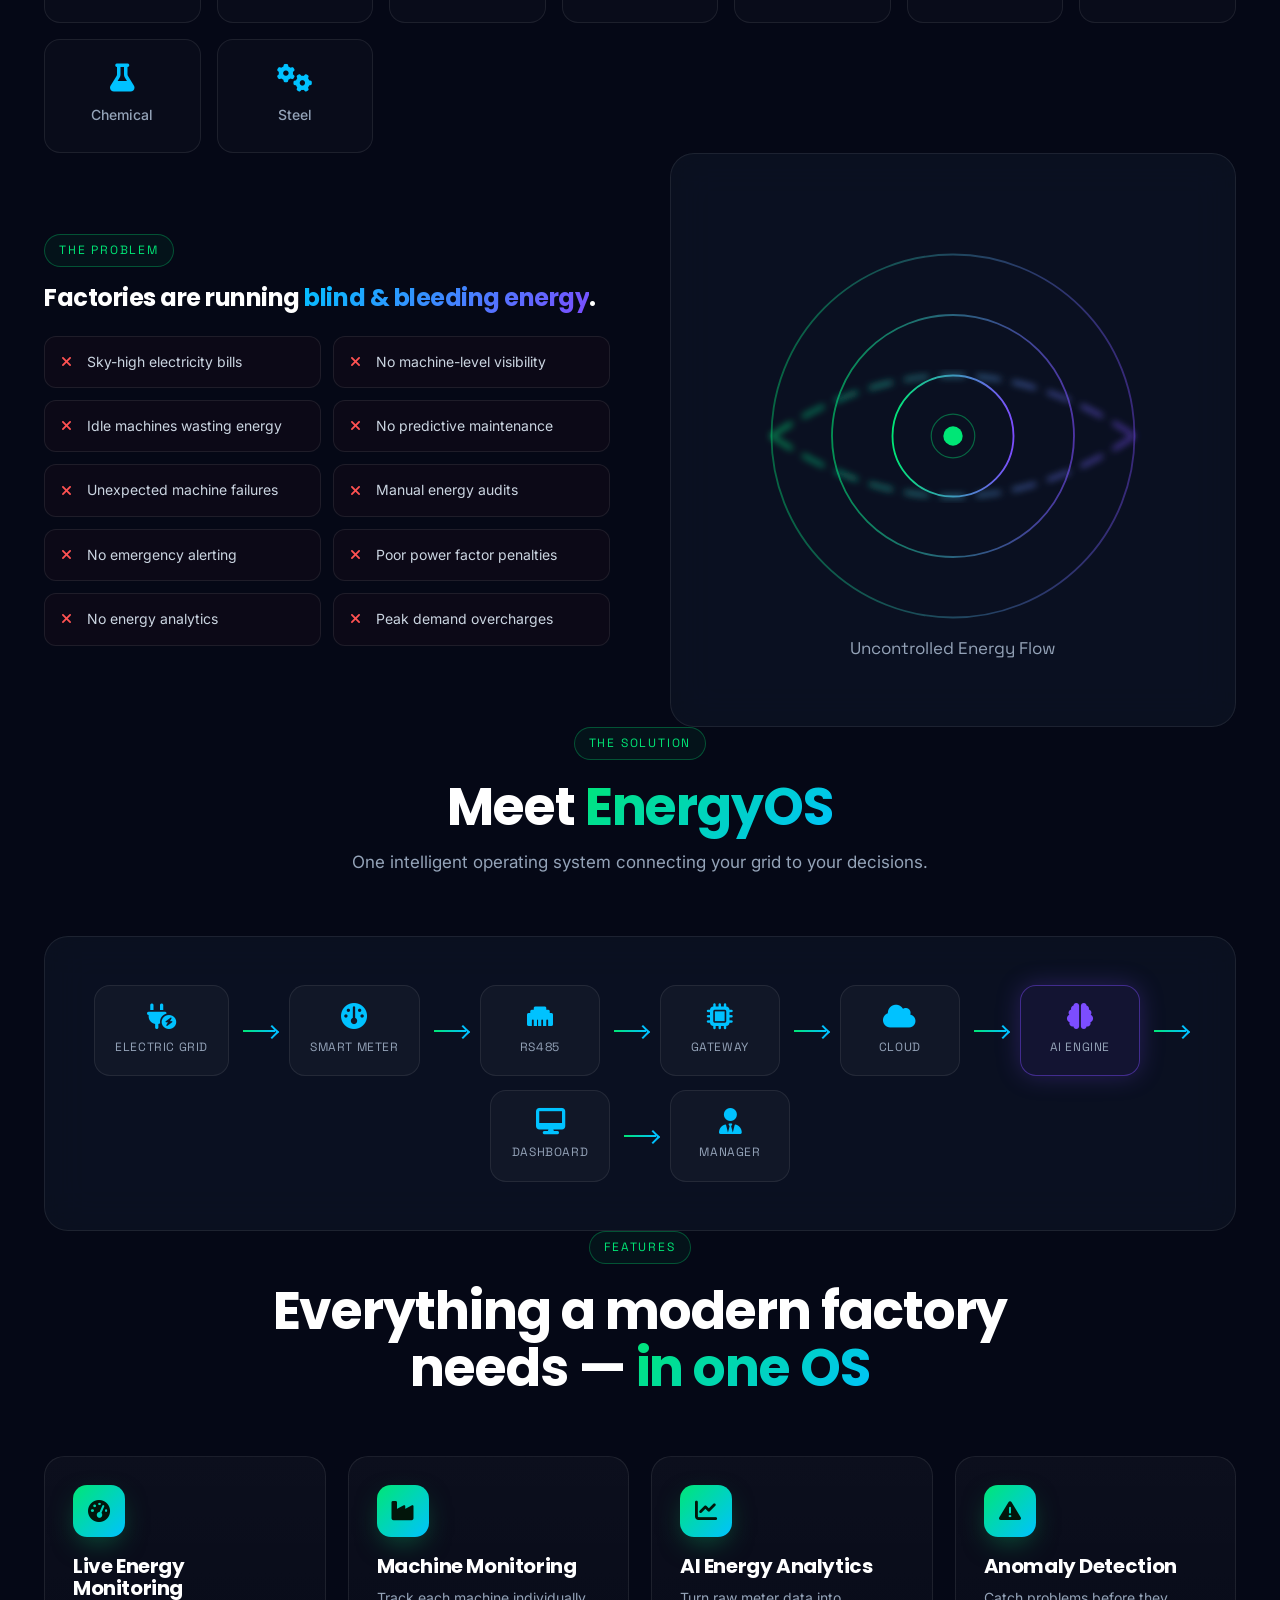
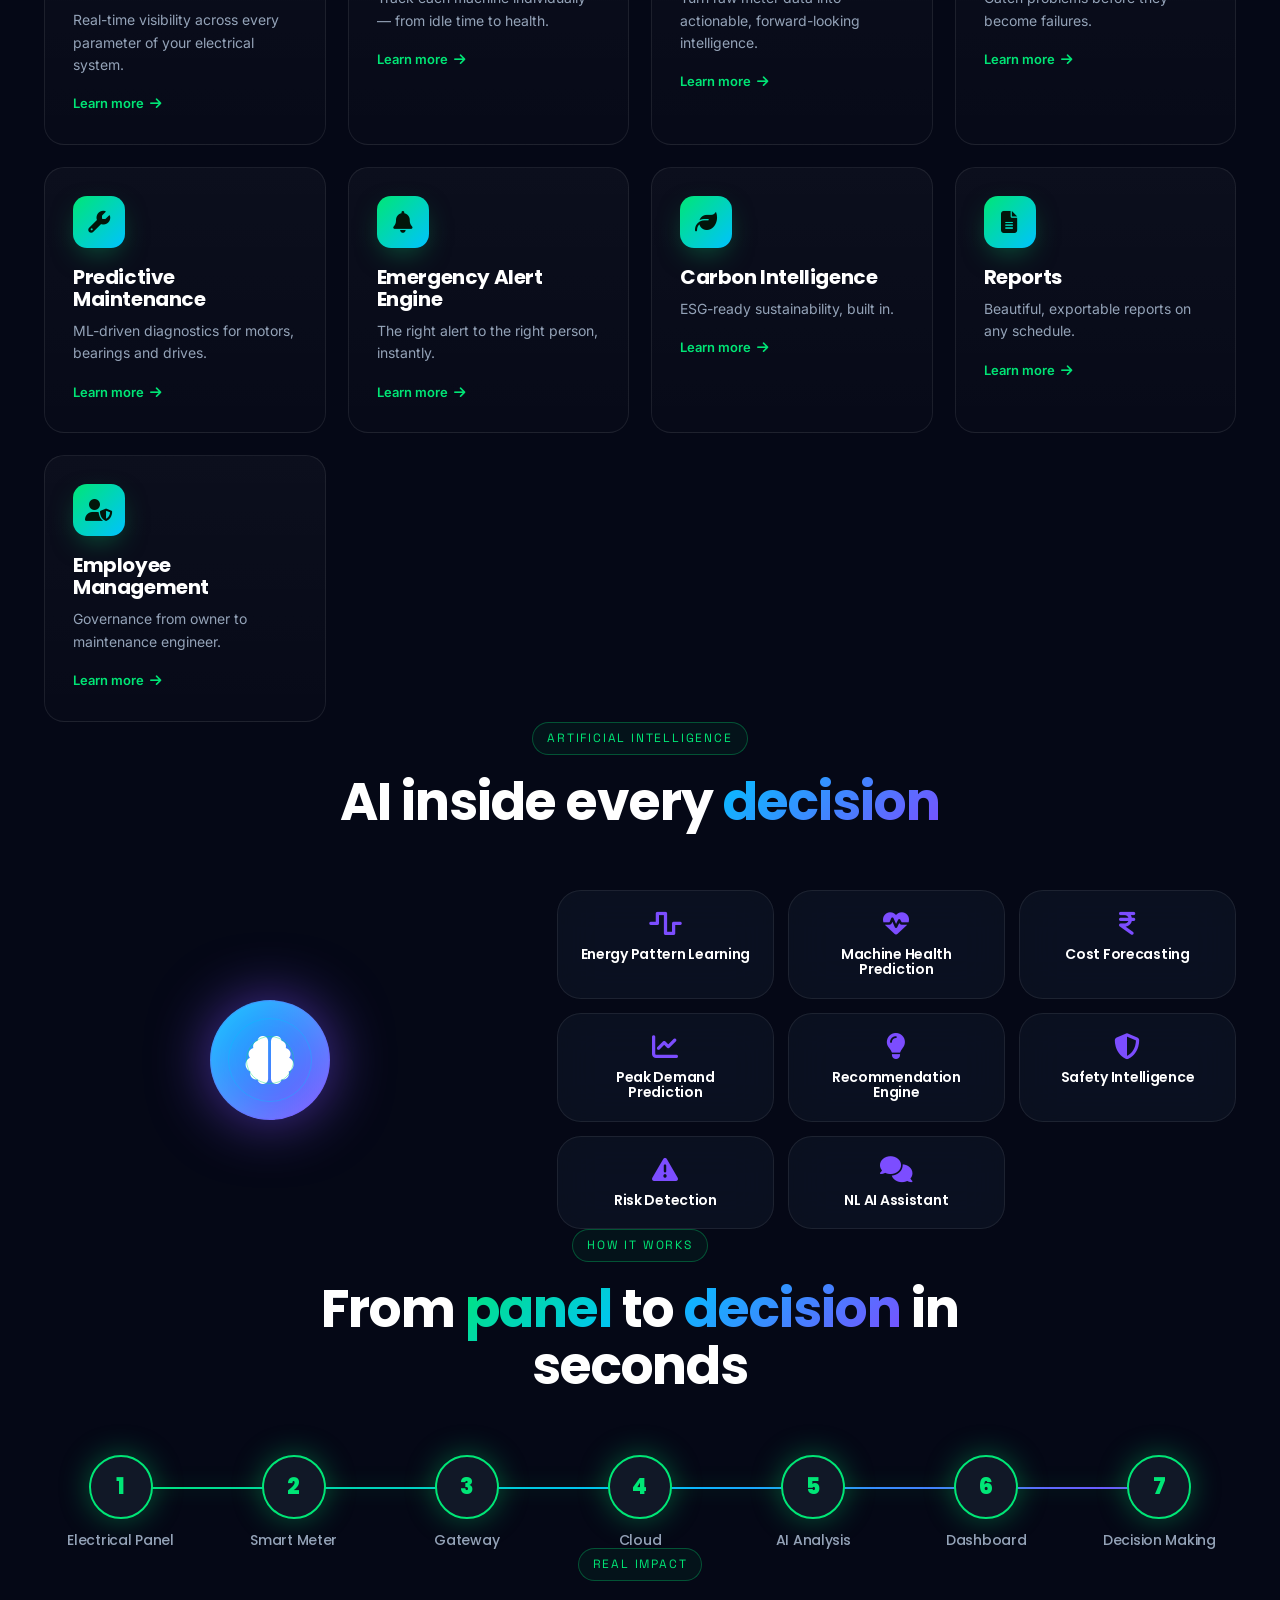
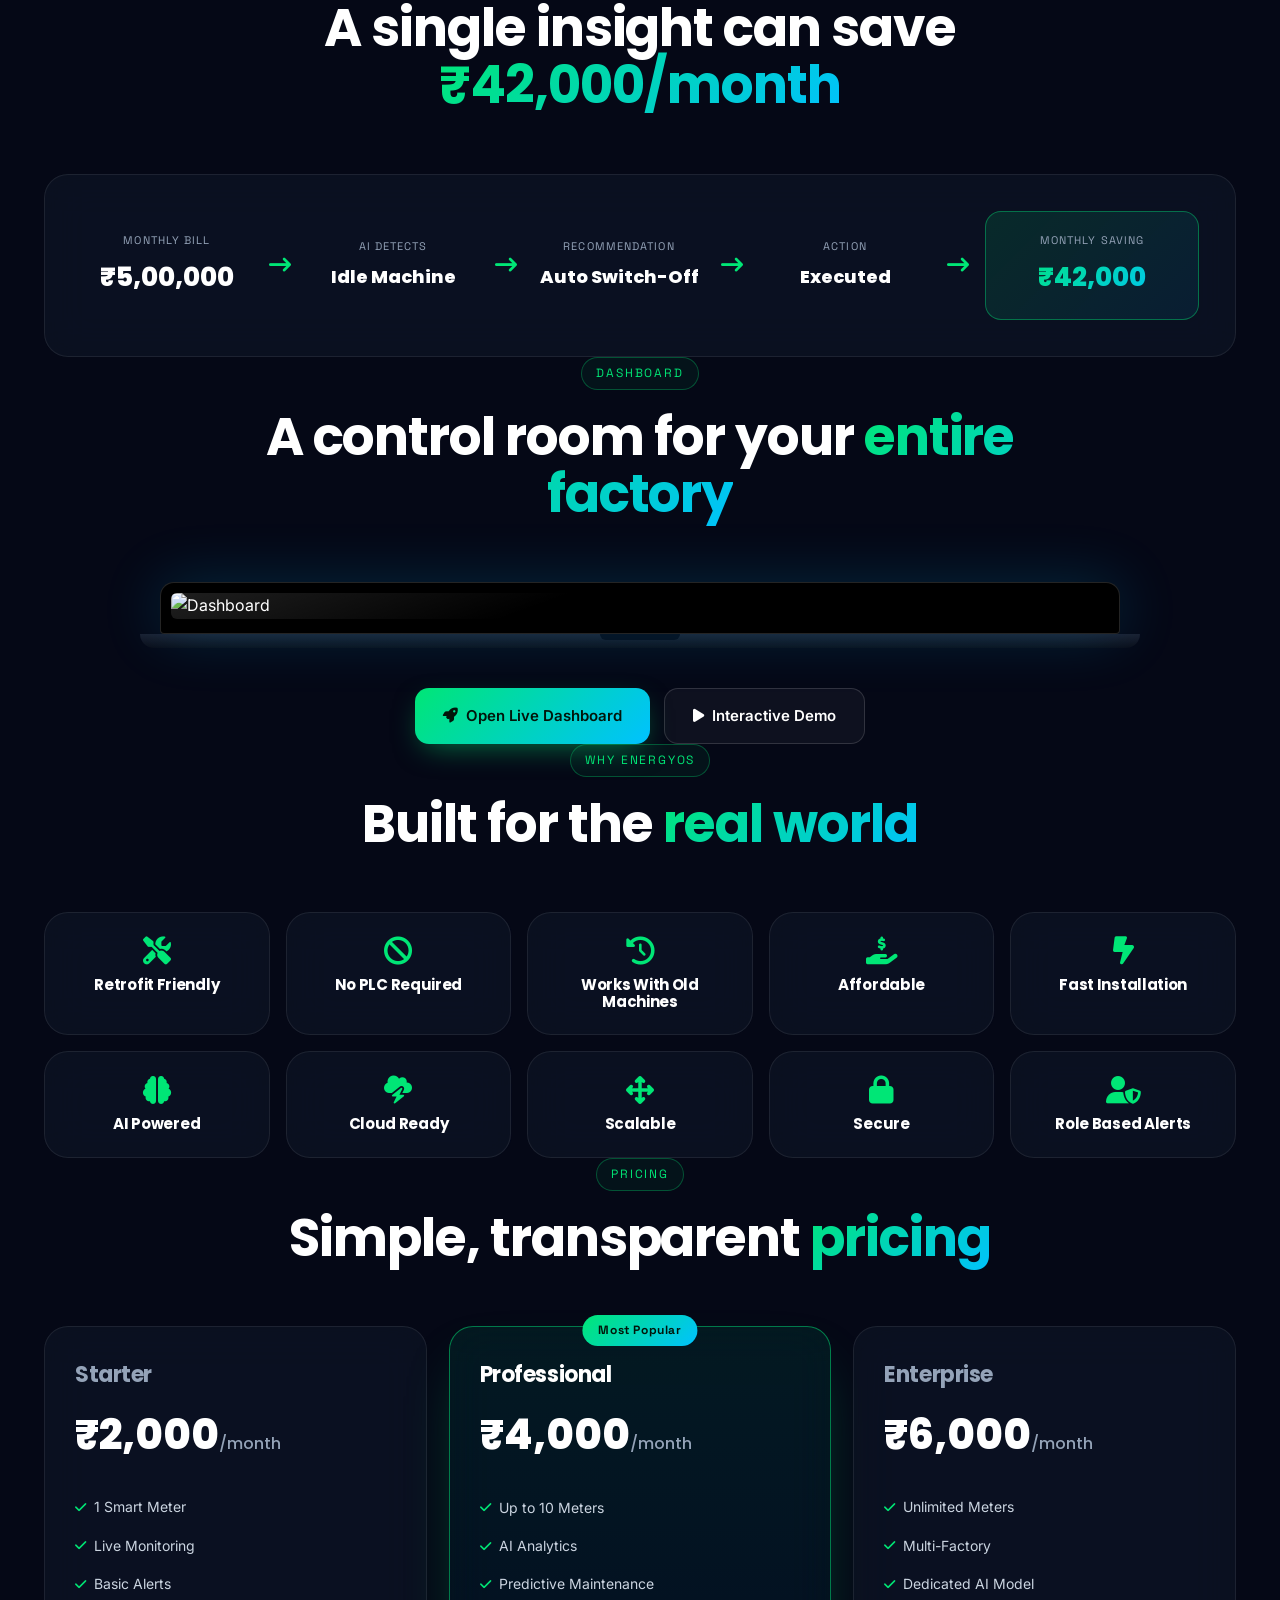
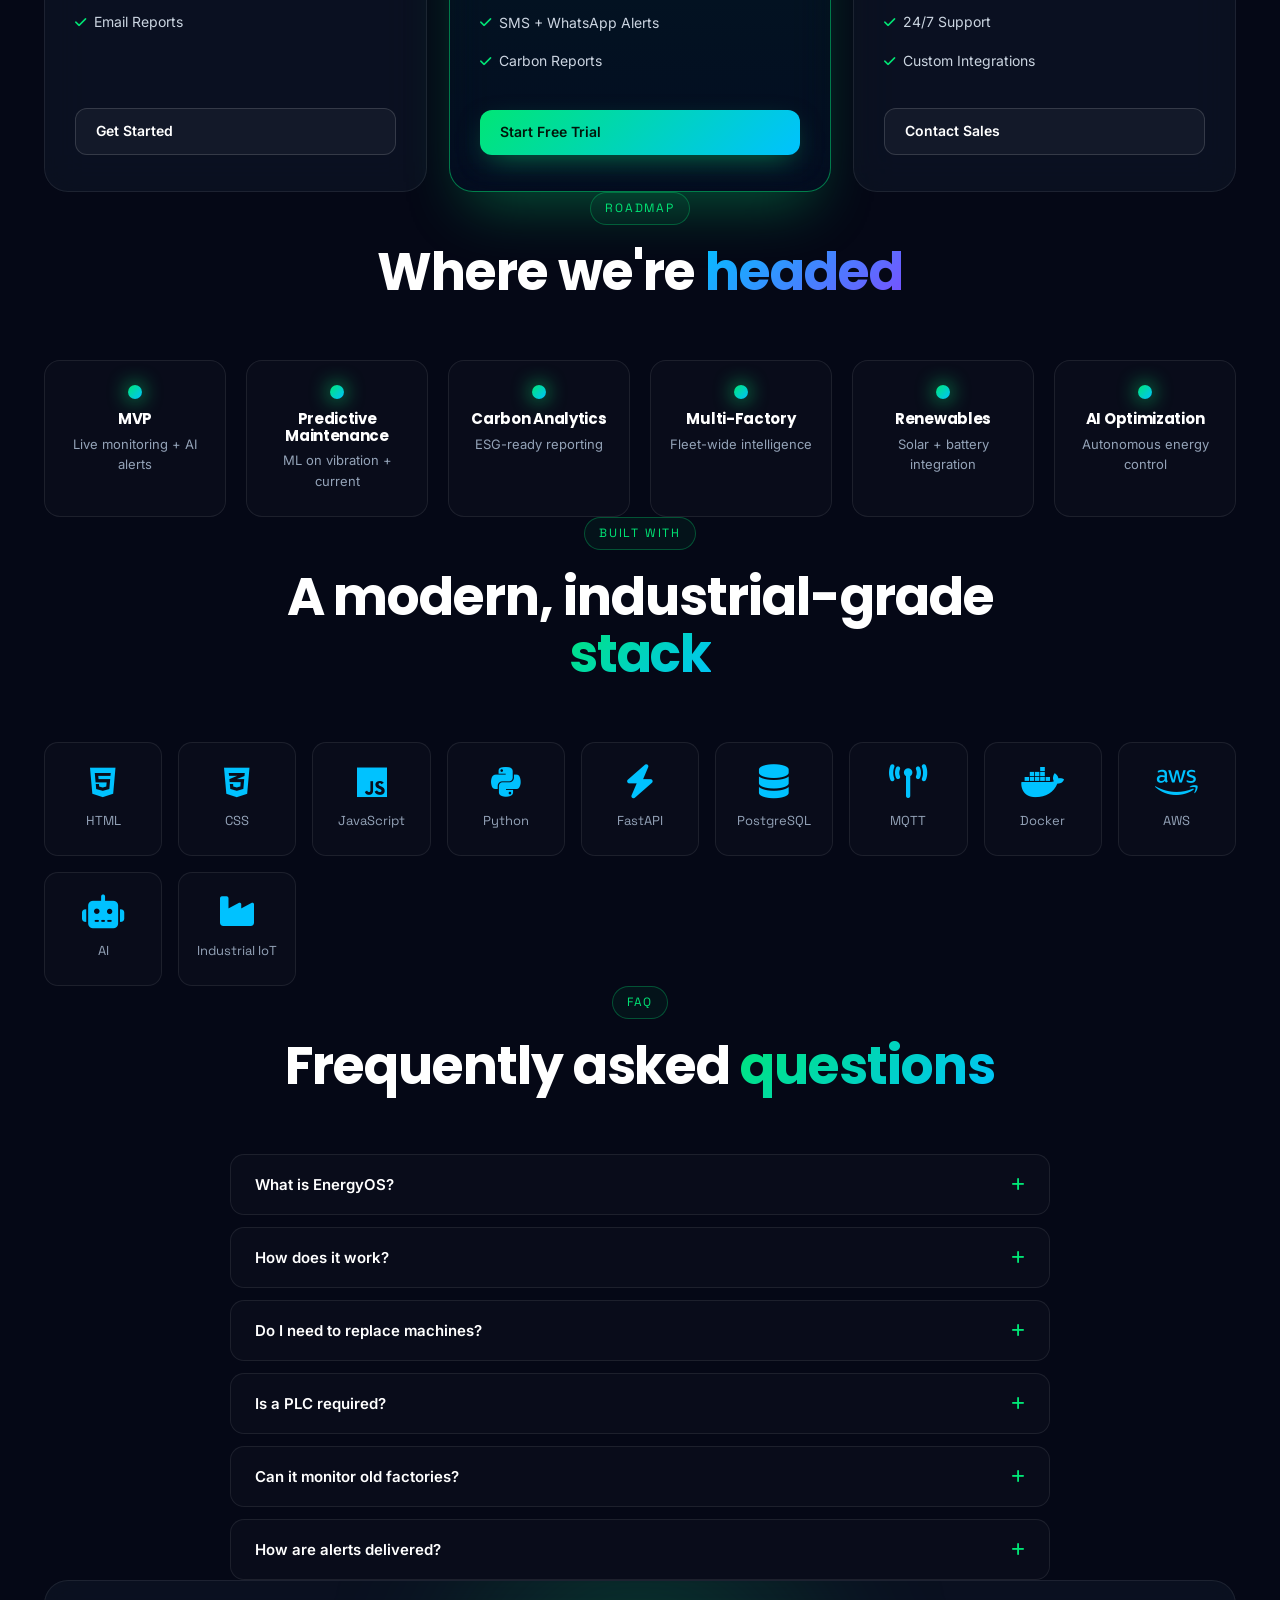
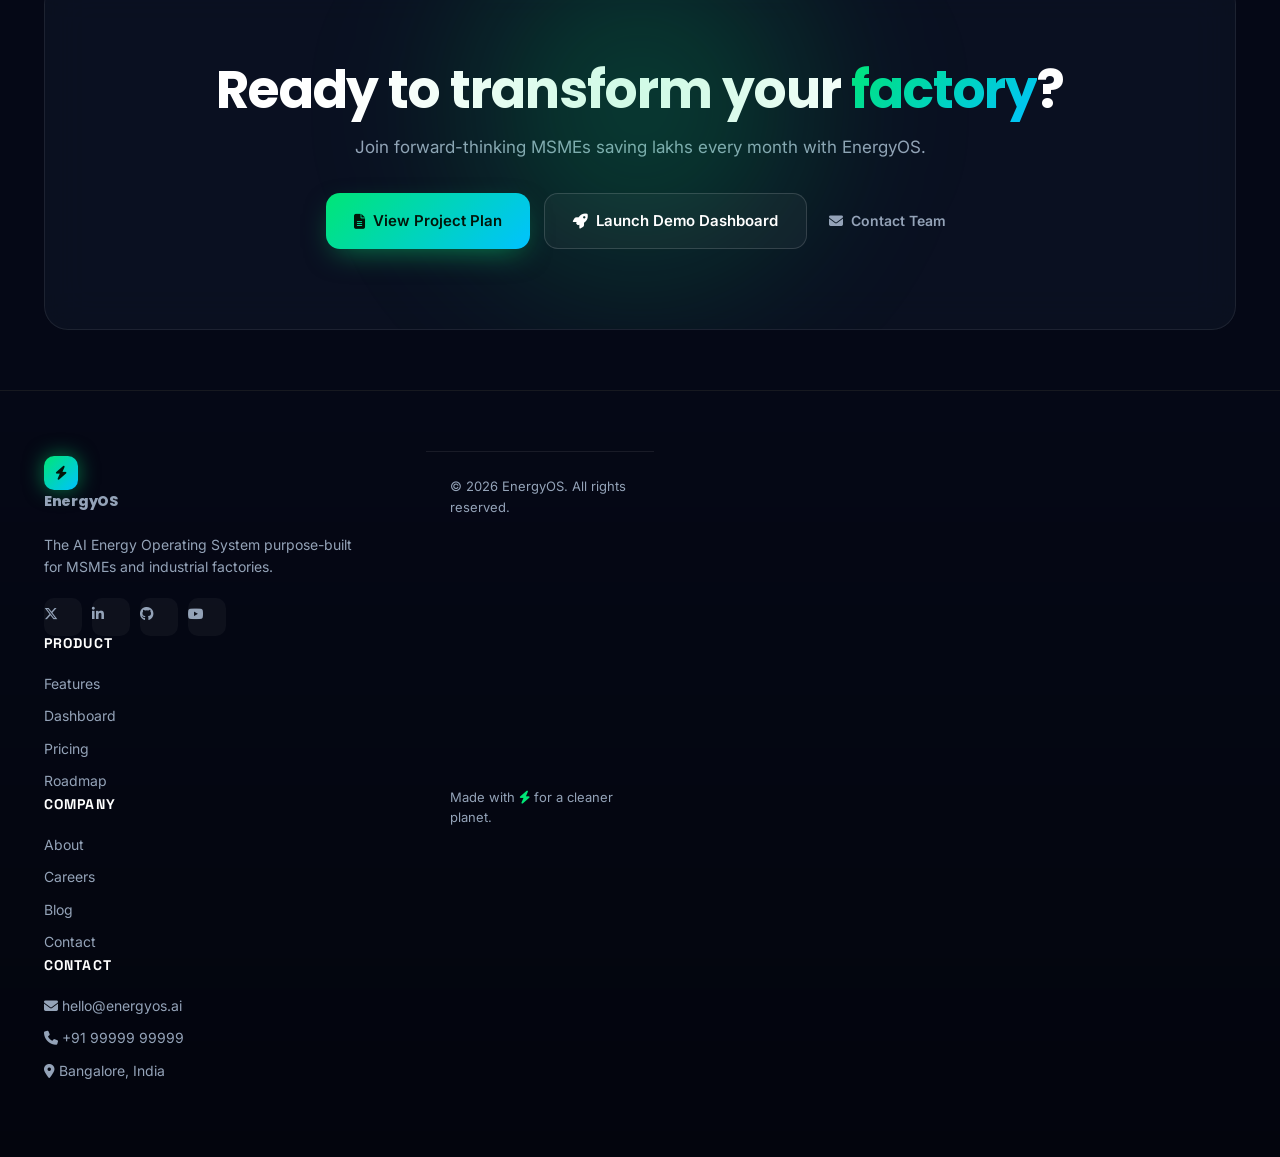
==== commit ebd013dd: "Refactor hero actions and add Factory Simulator link Updated action buttons in the hero section of i" ====
--- a/index.html
+++ b/index.html
@@ -82,10 +82,23 @@
         EnergyOS transforms your existing electrical infrastructure into an intelligent AI platform that monitors energy consumption, predicts machine failures, detects wastage, optimizes operations and improves industrial safety — <b>without replacing any machine</b>.
       </p>
       <div class="hero-actions">
-        <a href="./project.pdf" target="_blank" class="btn btn-primary magnetic btn-lg"><i class="fa-solid fa-file-lines"></i> View Project Plan</a>
-        <a href="./dashboard.html" class="btn btn-outline magnetic btn-lg"><i class="fa-solid fa-gauge-high"></i> Explore Demo Dashboard</a>
-        <a href="#workflow" class="btn btn-text"><i class="fa-solid fa-play"></i> Watch Overview</a>
-      </div>
+  <a href="./project.pdf" target="_blank" class="btn btn-primary magnetic btn-lg">
+    <i class="fa-solid fa-file-lines"></i> View Project Plan
+  </a>
+
+  <a href="./dashboard.html" class="btn btn-outline magnetic btn-lg">
+    <i class="fa-solid fa-gauge-high"></i> Explore Demo Dashboard
+  </a>
+
+  <!-- Factory Simulator -->
+  <a href="./simulator.html" class="btn btn-outline magnetic btn-lg">
+    <i class="fa-solid fa-industry"></i> Factory Simulator
+  </a>
+
+  <a href="#workflow" class="btn btn-text">
+    <i class="fa-solid fa-play"></i> Watch Overview
+  </a>
+</div>
       <div class="hero-badges">
         <span><i class="fa-solid fa-shield-halved"></i> ISO-ready</span>
         <span><i class="fa-solid fa-cloud"></i> Cloud Native</span>
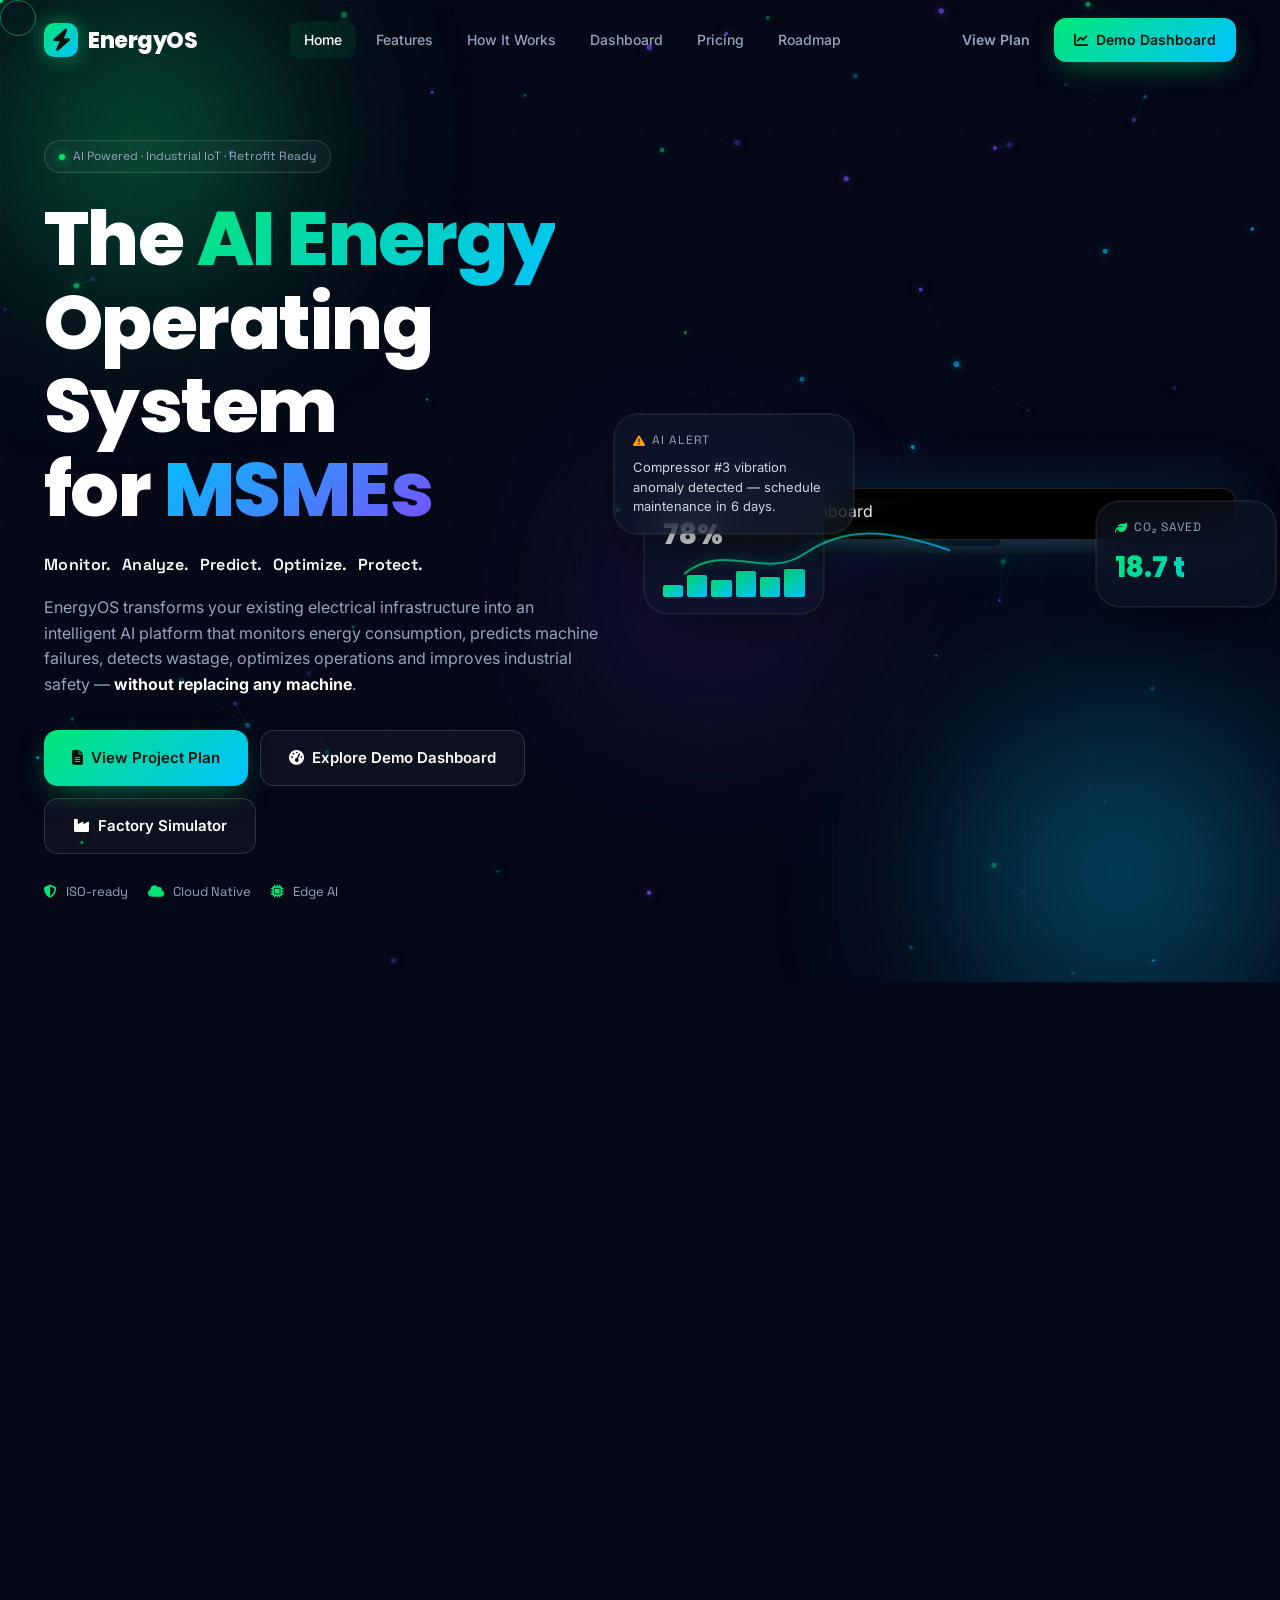
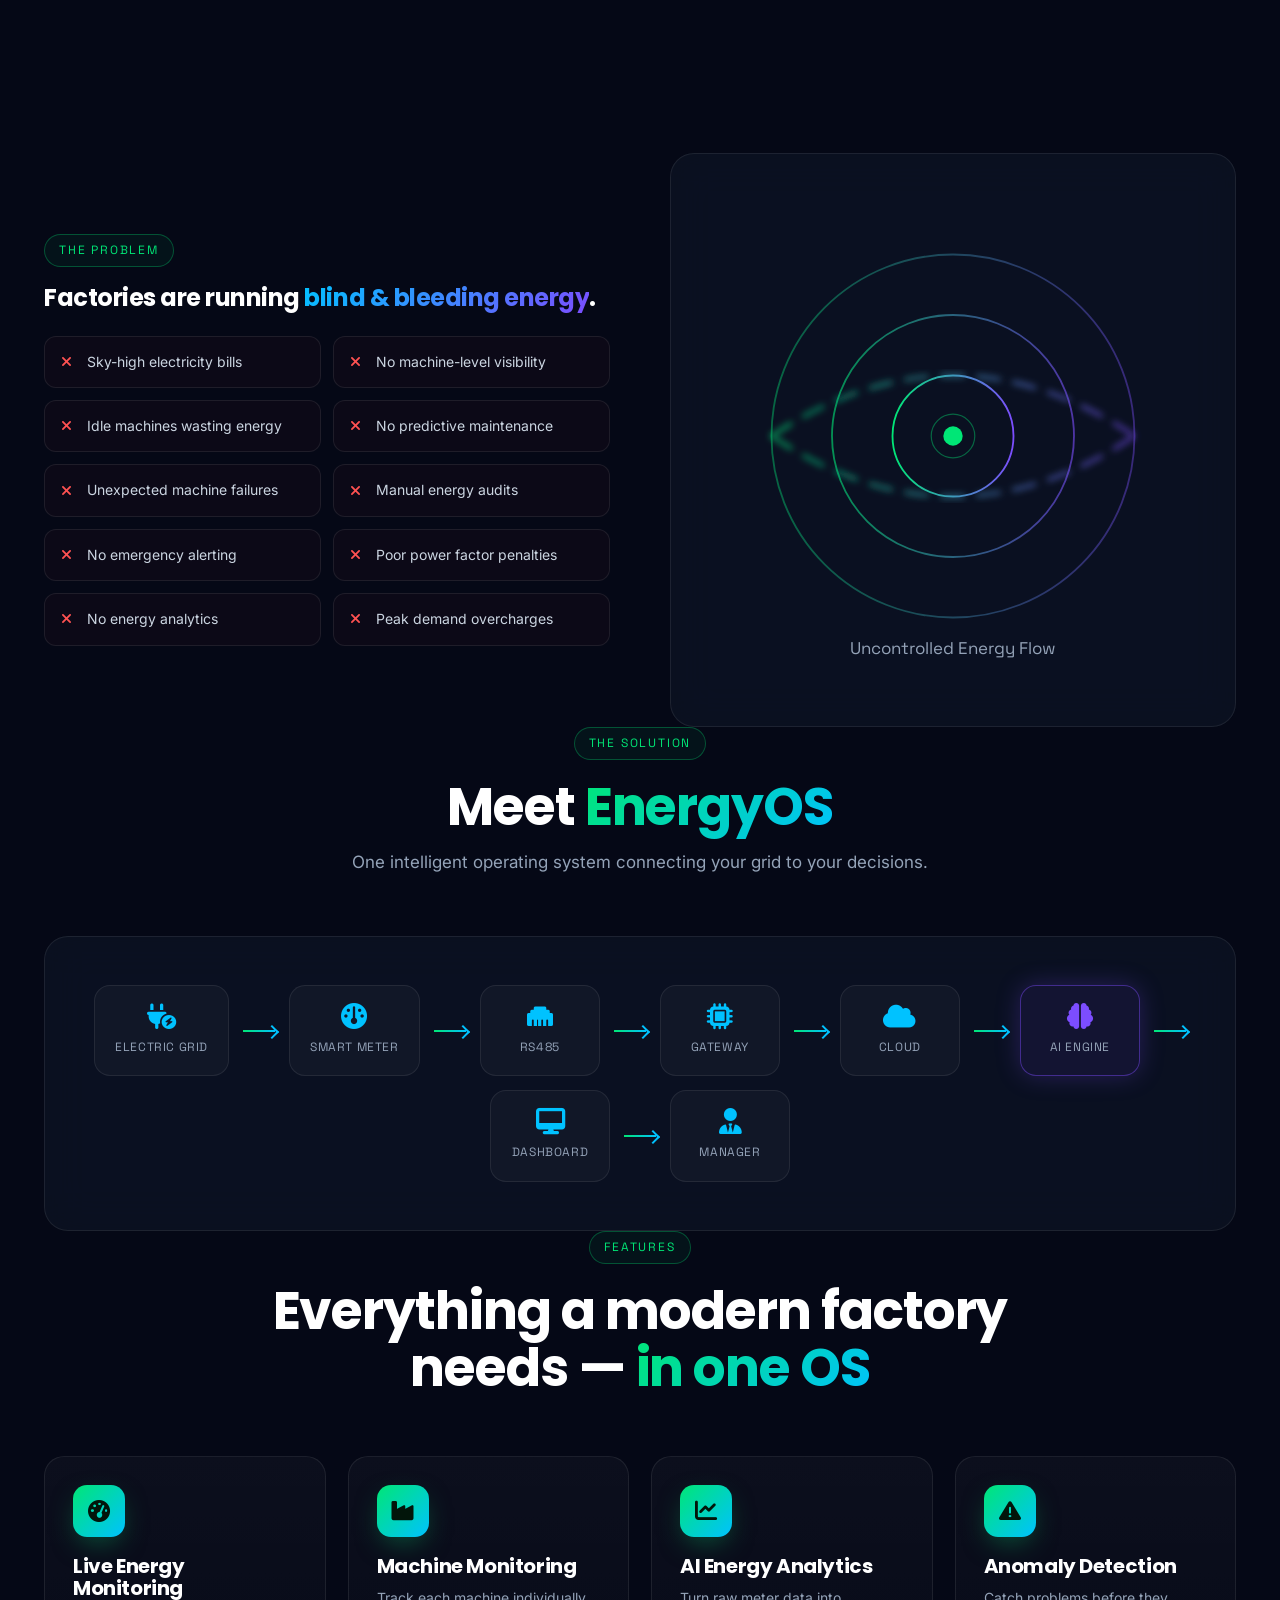
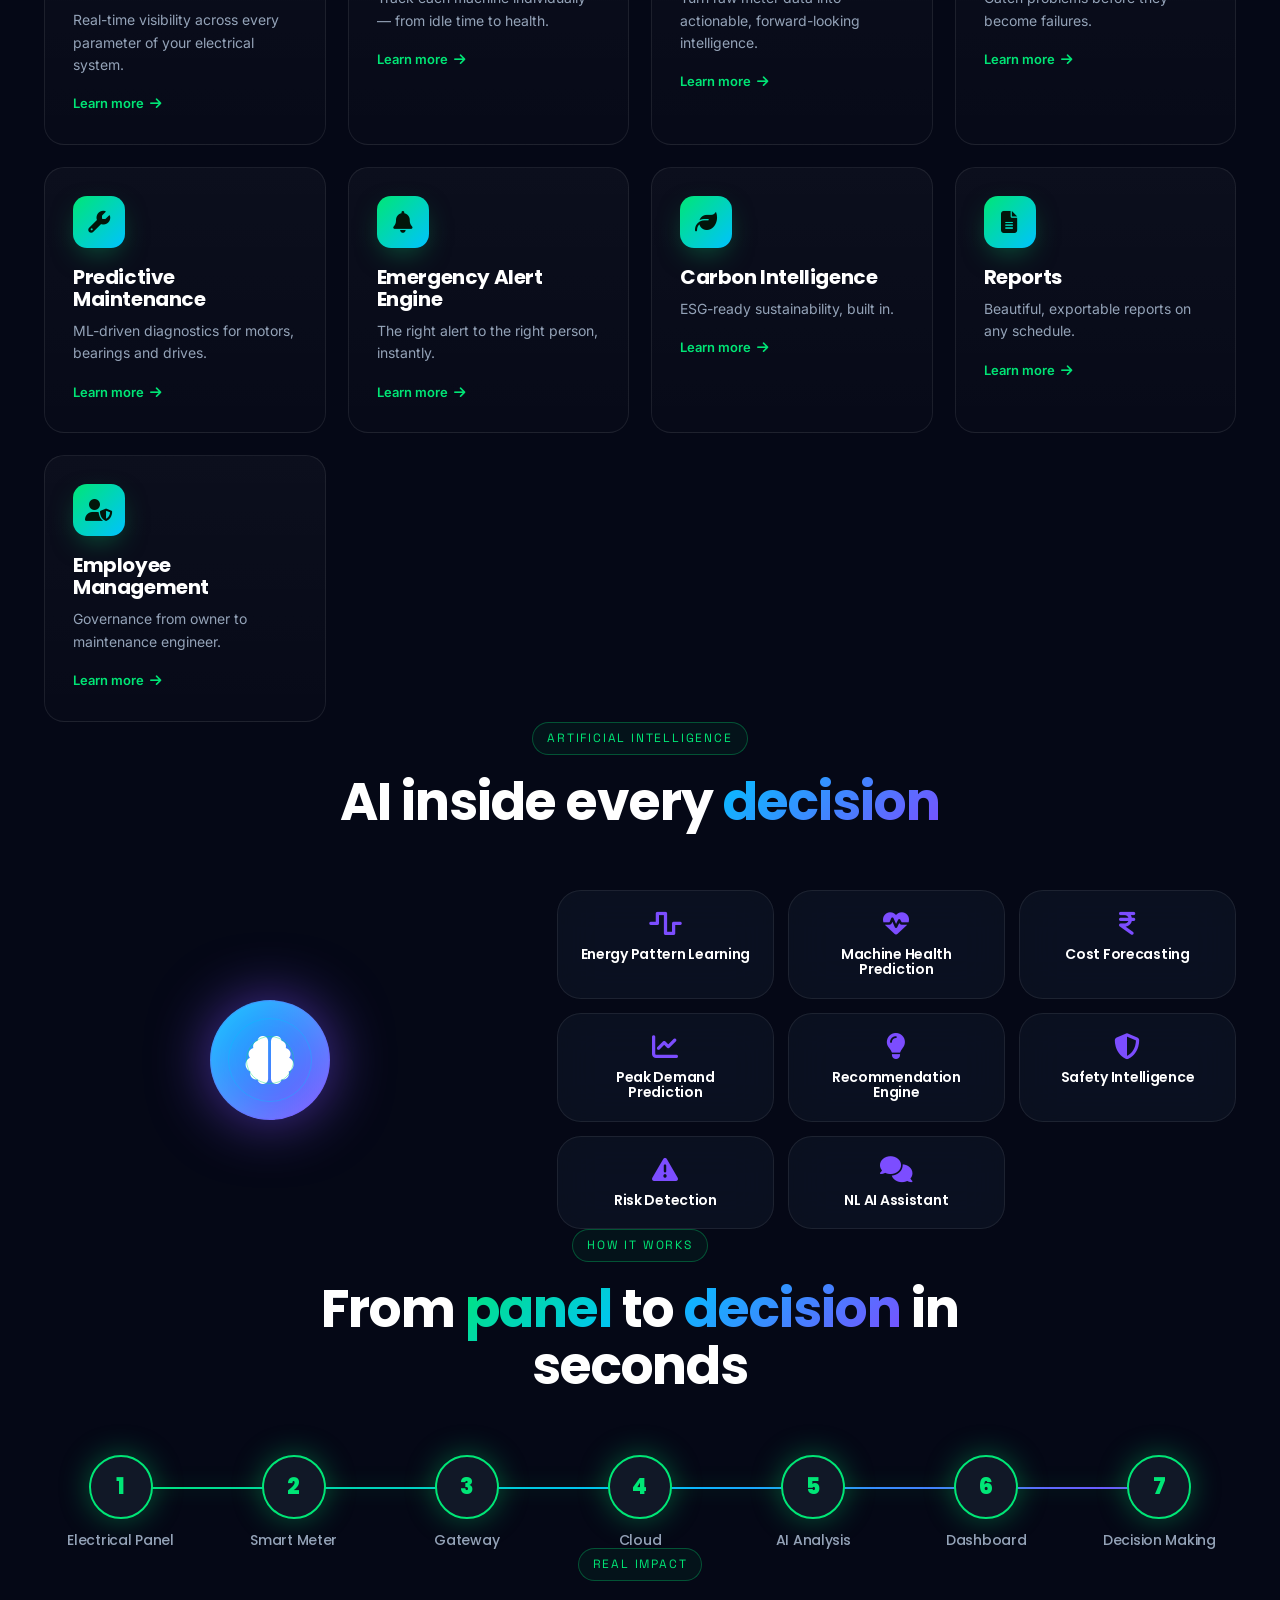
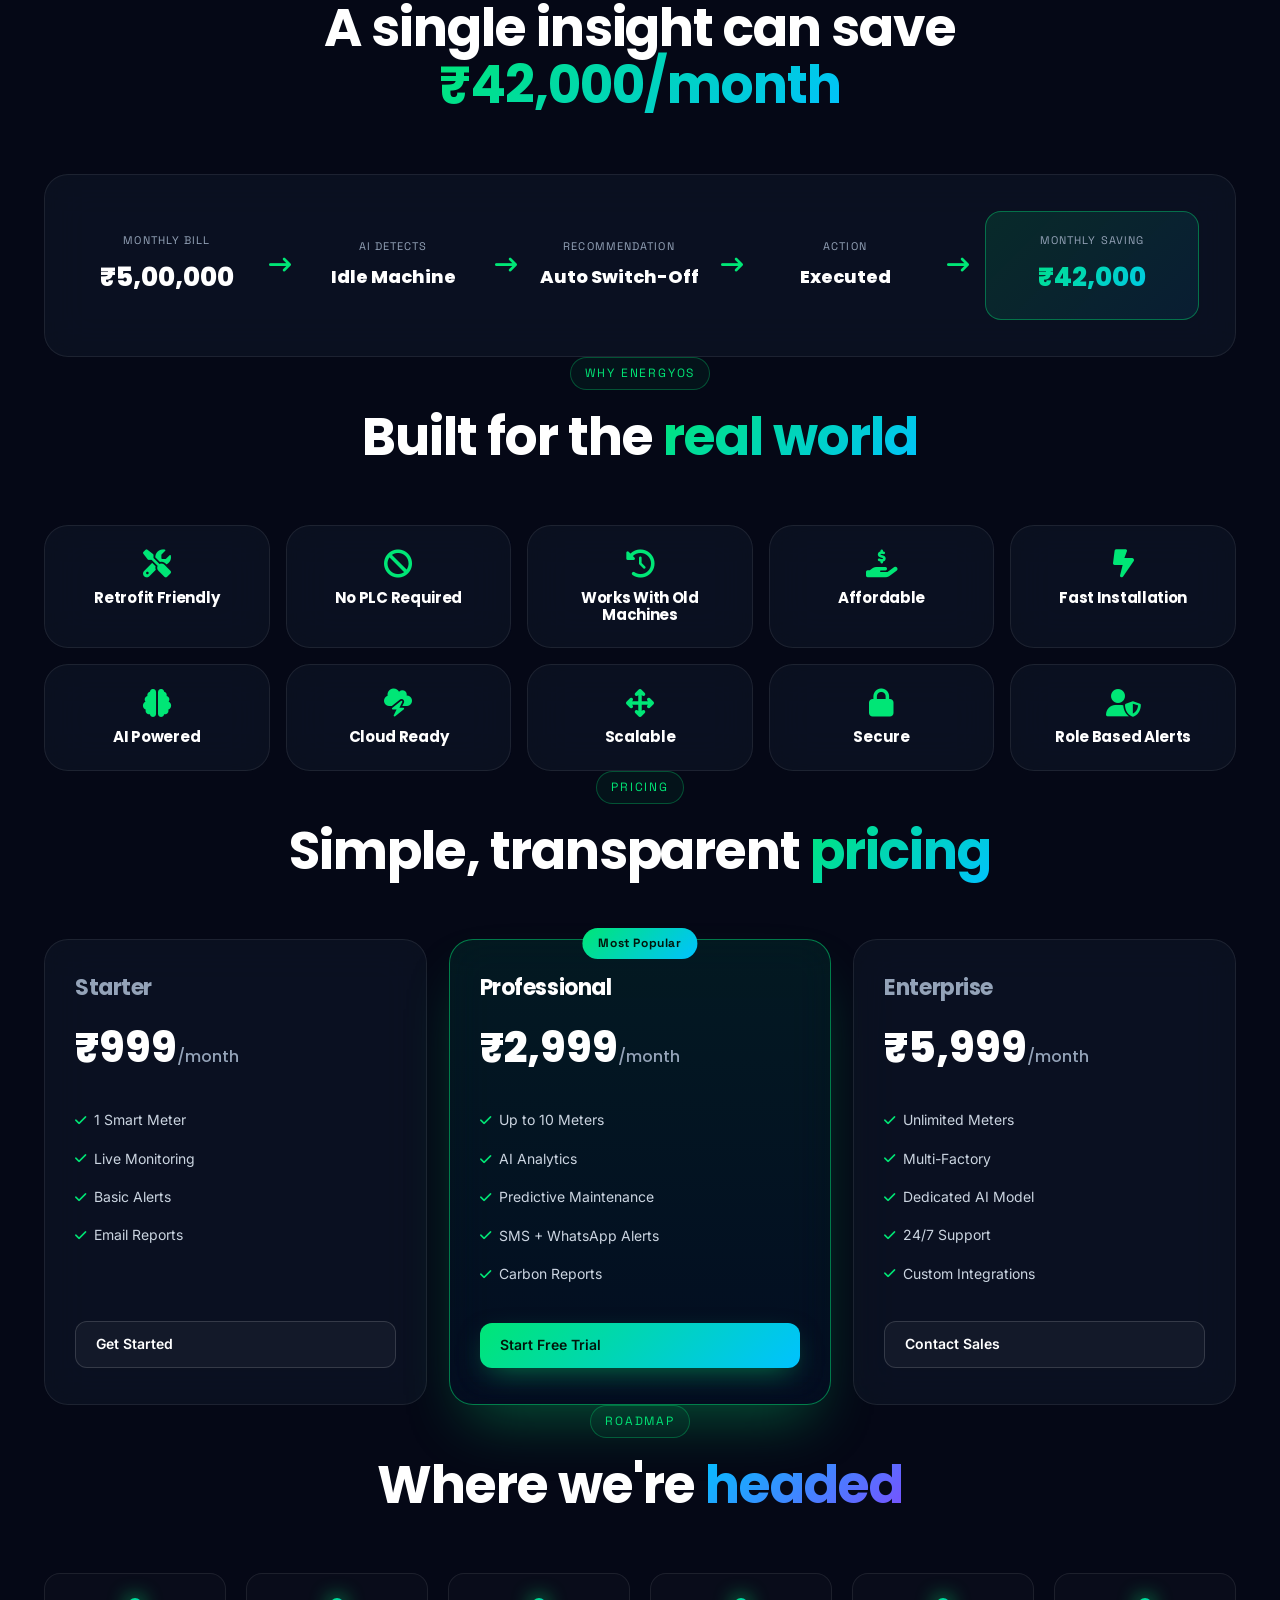
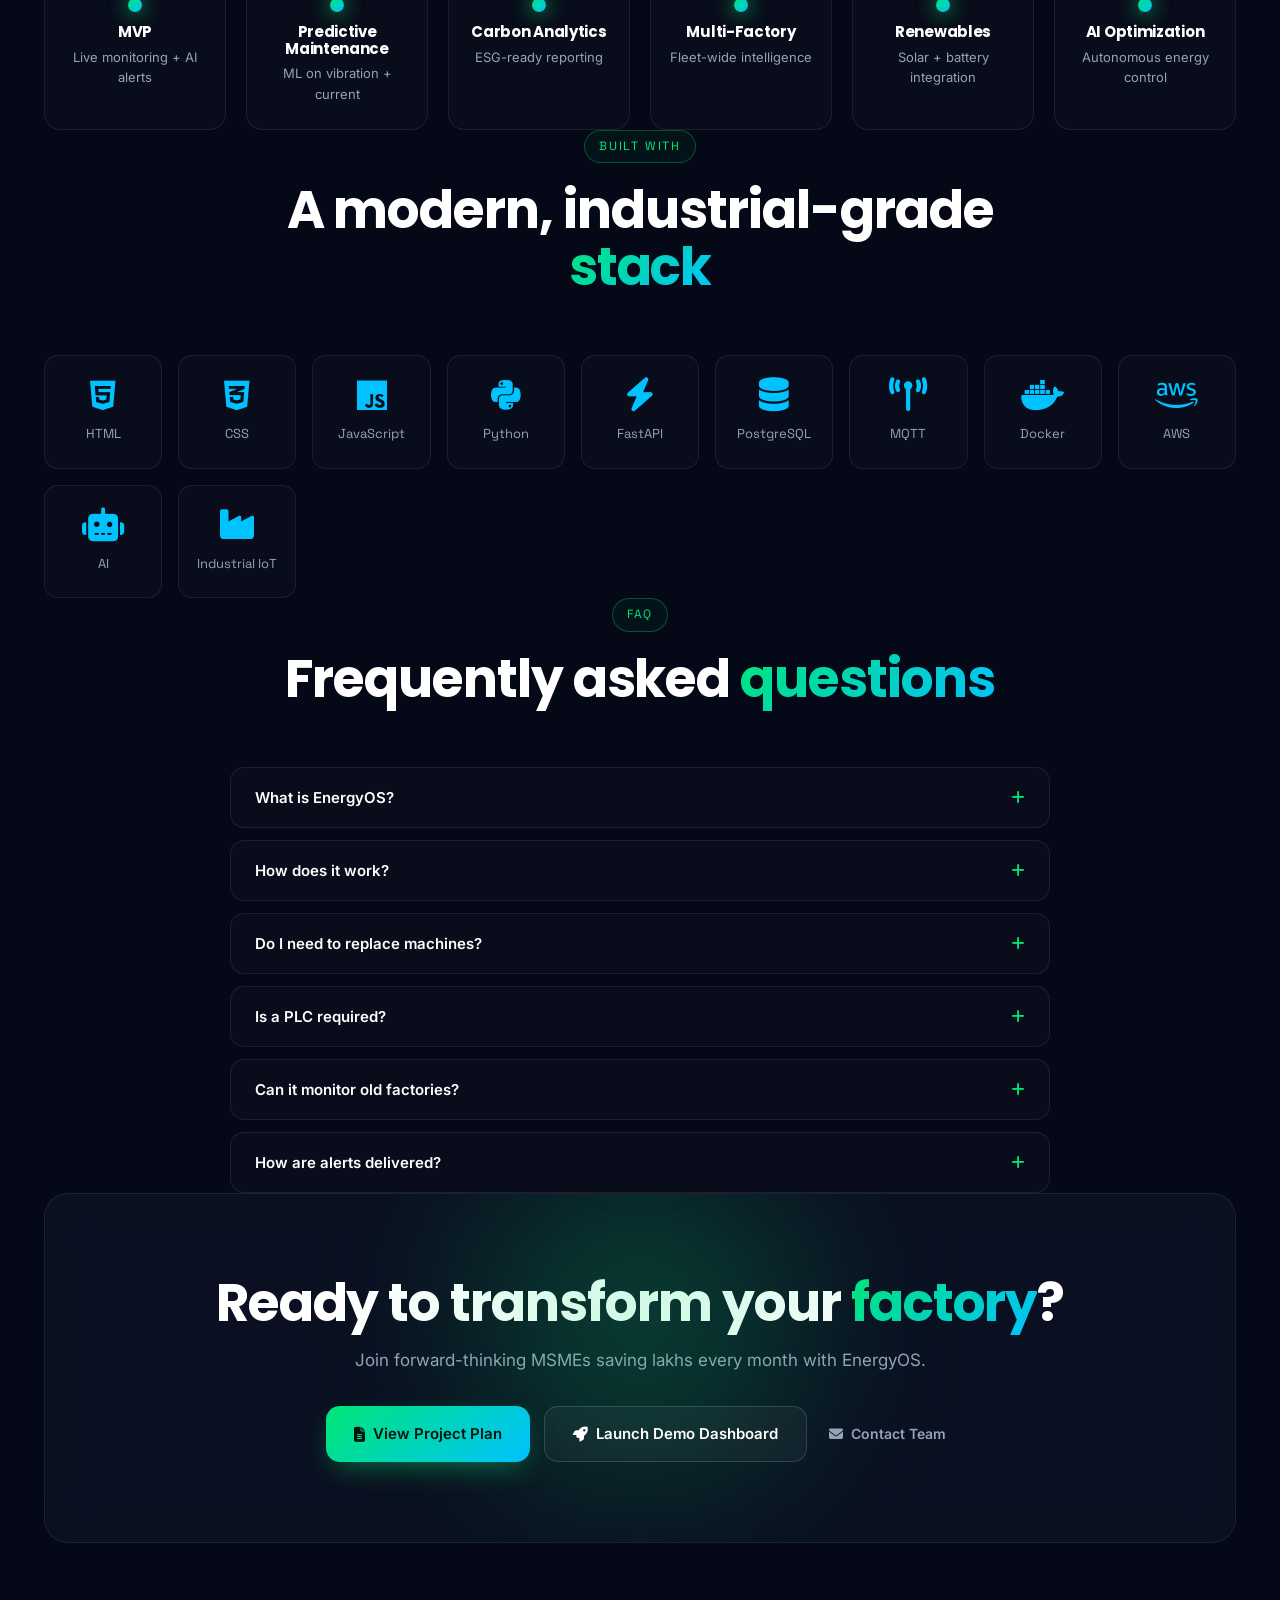
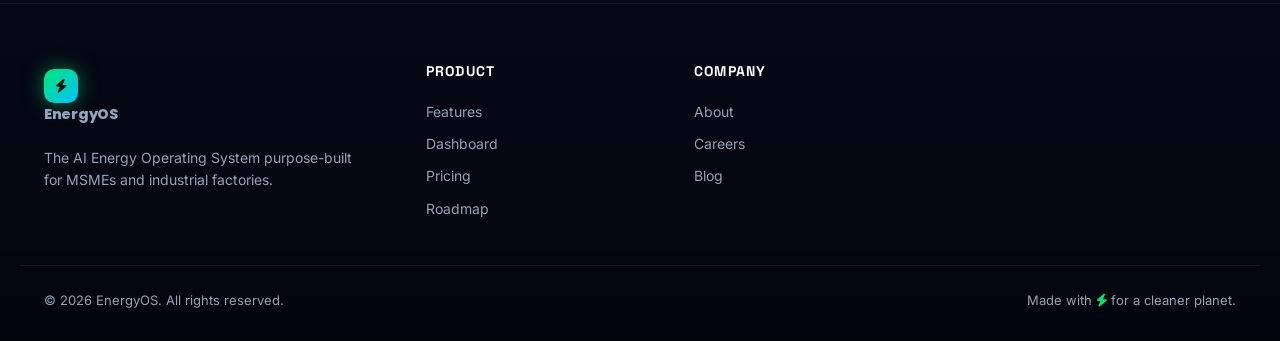
==== commit cf39c4e8: "Refactor index.html by removing unused sections Removed contact links and dashboard showcase section" ====
--- a/index.html
+++ b/index.html
@@ -42,7 +42,6 @@
       <a href="#dashboard">Dashboard</a>
       <a href="#pricing">Pricing</a>
       <a href="#roadmap">Roadmap</a>
-      <a href="#contact">Contact</a>
     </nav>
     <div class="nav-cta">
       <a href="./project.pdf" target="_blank" class="btn btn-ghost">View Plan</a>
@@ -81,7 +80,7 @@
       <p class="hero-desc">
         EnergyOS transforms your existing electrical infrastructure into an intelligent AI platform that monitors energy consumption, predicts machine failures, detects wastage, optimizes operations and improves industrial safety — <b>without replacing any machine</b>.
       </p>
-      <div class="hero-actions">
+<div class="hero-actions">
   <a href="./project.pdf" target="_blank" class="btn btn-primary magnetic btn-lg">
     <i class="fa-solid fa-file-lines"></i> View Project Plan
   </a>
@@ -93,10 +92,6 @@
   <!-- Factory Simulator -->
   <a href="./simulator.html" class="btn btn-outline magnetic btn-lg">
     <i class="fa-solid fa-industry"></i> Factory Simulator
-  </a>
-
-  <a href="#workflow" class="btn btn-text">
-    <i class="fa-solid fa-play"></i> Watch Overview
   </a>
 </div>
       <div class="hero-badges">
@@ -320,24 +315,6 @@
   </div>
 </section>
 
-<!-- DASHBOARD SHOWCASE -->
-<section class="showcase container" id="dashboard">
-  <div class="section-head reveal">
-    <div class="eyebrow">Dashboard</div>
-    <h2>A control room for your <span class="grad">entire factory</span></h2>
-  </div>
-  <div class="showcase-laptop reveal">
-    <div class="laptop big">
-      <div class="laptop-screen"><img src="./assets/dashboard.png" alt="Dashboard" /><div class="reflection"></div></div>
-      <div class="laptop-base"></div>
-    </div>
-    <div class="showcase-cta">
-      <a href="./dashboard.html" class="btn btn-primary magnetic btn-lg"><i class="fa-solid fa-rocket"></i> Open Live Dashboard</a>
-      <a href="./dashboard.html" class="btn btn-outline magnetic btn-lg"><i class="fa-solid fa-play"></i> Interactive Demo</a>
-    </div>
-  </div>
-</section>
-
 <!-- WHY -->
 <section class="why container">
   <div class="section-head reveal">
@@ -367,7 +344,7 @@
   <div class="price-grid">
     <div class="price glass reveal">
       <h3>Starter</h3>
-      <div class="price-value">₹2,000<span>/month</span></div>
+      <div class="price-value">₹999<span>/month</span></div>
       <ul>
         <li><i class="fa-solid fa-check"></i> 1 Smart Meter</li>
         <li><i class="fa-solid fa-check"></i> Live Monitoring</li>
@@ -379,7 +356,7 @@
     <div class="price glass featured reveal">
       <div class="badge">Most Popular</div>
       <h3>Professional</h3>
-      <div class="price-value">₹4,000<span>/month</span></div>
+      <div class="price-value">₹2,999<span>/month</span></div>
       <ul>
         <li><i class="fa-solid fa-check"></i> Up to 10 Meters</li>
         <li><i class="fa-solid fa-check"></i> AI Analytics</li>
@@ -391,7 +368,7 @@
     </div>
     <div class="price glass reveal">
       <h3>Enterprise</h3>
-      <div class="price-value">₹6,000<span>/month</span></div>
+      <div class="price-value">₹5,999<span>/month</span></div>
       <ul>
         <li><i class="fa-solid fa-check"></i> Unlimited Meters</li>
         <li><i class="fa-solid fa-check"></i> Multi-Factory</li>
@@ -477,12 +454,6 @@
     <div>
       <a href="#home" class="logo"><span class="logo-mark"><i class="fa-solid fa-bolt"></i></span> EnergyOS</a>
       <p class="foot-desc">The AI Energy Operating System purpose-built for MSMEs and industrial factories.</p>
-      <div class="socials">
-        <a href="#" aria-label="Twitter"><i class="fa-brands fa-x-twitter"></i></a>
-        <a href="#" aria-label="LinkedIn"><i class="fa-brands fa-linkedin-in"></i></a>
-        <a href="#" aria-label="GitHub"><i class="fa-brands fa-github"></i></a>
-        <a href="#" aria-label="YouTube"><i class="fa-brands fa-youtube"></i></a>
-      </p>
     </div>
     <div>
       <h5>Product</h5>
@@ -496,13 +467,6 @@
       <a href="#">About</a>
       <a href="#">Careers</a>
       <a href="#">Blog</a>
-      <a href="#contact">Contact</a>
-    </div>
-    <div>
-      <h5>Contact</h5>
-      <a href="mailto:hello@energyos.ai"><i class="fa-solid fa-envelope"></i> hello@energyos.ai</a>
-      <a href="tel:+919999999999"><i class="fa-solid fa-phone"></i> +91 99999 99999</a>
-      <a href="#"><i class="fa-solid fa-location-dot"></i> Bangalore, India</a>
     </div>
   </div>
   <div class="foot-bottom container">
@@ -520,6 +484,212 @@
   </div>
 </div>
 
-<script src="./script.js"></script>
+<script>
+/* ==========================================================
+   EnergyOS — Landing Page JS
+   ========================================================== */
+
+// ---------- Preloader ----------
+window.addEventListener('load', () => {
+  setTimeout(() => document.getElementById('preloader').classList.add('hidden'), 600);
+});
+
+// ---------- Current year ----------
+document.getElementById('year').textContent = new Date().getFullYear();
+
+// ---------- Custom cursor ----------
+const dot = document.getElementById('cursorDot');
+const ring = document.getElementById('cursorRing');
+let mx = 0, my = 0, rx = 0, ry = 0;
+window.addEventListener('mousemove', e => { mx = e.clientX; my = e.clientY; dot.style.transform = `translate(${mx}px,${my}px)`; });
+function loopCursor(){ rx += (mx - rx) * .18; ry += (my - ry) * .18; ring.style.transform = `translate(${rx}px,${ry}px)`; requestAnimationFrame(loopCursor); }
+loopCursor();
+document.querySelectorAll('a,button,.feature,.ind,.tech,.why-card,.ai-card,.node,.step,.faq-q,.stat,.float-card').forEach(el=>{
+  el.addEventListener('mouseenter',()=>ring.classList.add('hover'));
+  el.addEventListener('mouseleave',()=>ring.classList.remove('hover'));
+});
+
+// ---------- Nav scroll & mobile toggle ----------
+const nav = document.getElementById('nav');
+window.addEventListener('scroll', () => nav.classList.toggle('scrolled', window.scrollY > 30));
+const navToggle = document.getElementById('navToggle');
+const navLinks = document.getElementById('navLinks');
+navToggle.addEventListener('click', () => navLinks.classList.toggle('open'));
+navLinks.querySelectorAll('a').forEach(a => a.addEventListener('click', () => navLinks.classList.remove('open')));
+
+// ---------- Active section highlighting ----------
+const sections = [...document.querySelectorAll('section[id]')];
+const linkMap = new Map([...navLinks.querySelectorAll('a')].map(a => [a.getAttribute('href').slice(1), a]));
+const secObserver = new IntersectionObserver(entries => {
+  entries.forEach(e => {
+    if (e.isIntersecting) {
+      linkMap.forEach(a => a.classList.remove('active'));
+      linkMap.get(e.target.id)?.classList.add('active');
+    }
+  });
+}, { rootMargin: '-40% 0px -55% 0px' });
+sections.forEach(s => secObserver.observe(s));
+
+// ---------- Reveal on scroll ----------
+const revealObs = new IntersectionObserver(entries => {
+  entries.forEach(e => { if (e.isIntersecting){ e.target.classList.add('in'); revealObs.unobserve(e.target); }});
+}, { threshold: .12 });
+document.querySelectorAll('.reveal').forEach(el => revealObs.observe(el));
+
+// ---------- Animated counters ----------
+const counters = document.querySelectorAll('[data-count]');
+const countObs = new IntersectionObserver(entries => {
+  entries.forEach(e => {
+    if (!e.isIntersecting) return;
+    const el = e.target;
+    const target = +el.dataset.count;
+    const dur = 1600;
+    const start = performance.now();
+    const tick = t => {
+      const p = Math.min((t - start) / dur, 1);
+      const eased = 1 - Math.pow(1 - p, 3);
+      el.textContent = Math.round(target * eased);
+      if (p < 1) requestAnimationFrame(tick);
+    };
+    requestAnimationFrame(tick);
+    countObs.unobserve(el);
+  });
+}, { threshold: .5 });
+counters.forEach(c => countObs.observe(c));
+
+// ---------- Magnetic buttons ----------
+document.querySelectorAll('.magnetic').forEach(btn => {
+  btn.addEventListener('mousemove', e => {
+    const r = btn.getBoundingClientRect();
+    const x = e.clientX - r.left - r.width/2;
+    const y = e.clientY - r.top - r.height/2;
+    btn.style.transform = `translate(${x*.25}px,${y*.35}px)`;
+  });
+  btn.addEventListener('mouseleave', () => btn.style.transform = '');
+});
+
+// ---------- Hero parallax ----------
+const laptop = document.getElementById('laptop');
+const heroVisual = document.querySelector('.hero-visual');
+if (heroVisual && laptop){
+  heroVisual.addEventListener('mousemove', e => {
+    const r = heroVisual.getBoundingClientRect();
+    const x = (e.clientX - r.left)/r.width - .5;
+    const y = (e.clientY - r.top)/r.height - .5;
+    laptop.style.transform = `rotateY(${x*8}deg) rotateX(${-y*6}deg) translateZ(0)`;
+  });
+  heroVisual.addEventListener('mouseleave', () => laptop.style.transform = '');
+}
+
+// ---------- Particle background ----------
+(() => {
+  const canvas = document.getElementById('particles');
+  if (!canvas) return;
+  const ctx = canvas.getContext('2d');
+  let w, h, particles;
+  function resize(){ w = canvas.width = canvas.offsetWidth; h = canvas.height = canvas.offsetHeight; }
+  resize(); window.addEventListener('resize', resize);
+  const COLORS = ['rgba(0,230,118,', 'rgba(0,194,255,', 'rgba(124,77,255,'];
+  particles = Array.from({length:60}, () => ({
+    x:Math.random()*w, y:Math.random()*h,
+    vx:(Math.random()-.5)*.4, vy:(Math.random()-.5)*.4,
+    r:Math.random()*2+1,
+    c:COLORS[Math.floor(Math.random()*COLORS.length)],
+    a:Math.random()*.5+.2
+  }));
+  function draw(){
+    ctx.clearRect(0,0,w,h);
+    particles.forEach(p=>{
+      p.x+=p.vx; p.y+=p.vy;
+      if(p.x<0||p.x>w) p.vx*=-1;
+      if(p.y<0||p.y>h) p.vy*=-1;
+      ctx.beginPath();
+      ctx.arc(p.x,p.y,p.r,0,Math.PI*2);
+      ctx.fillStyle=p.c+p.a+')';
+      ctx.shadowColor=p.c+'1)'; ctx.shadowBlur=8;
+      ctx.fill();
+    });
+    ctx.shadowBlur=0;
+    // Lines
+    for(let i=0;i<particles.length;i++){
+      for(let j=i+1;j<particles.length;j++){
+        const p1=particles[i],p2=particles[j];
+        const d=Math.hypot(p1.x-p2.x,p1.y-p2.y);
+        if(d<120){
+          ctx.beginPath();
+          ctx.moveTo(p1.x,p1.y); ctx.lineTo(p2.x,p2.y);
+          ctx.strokeStyle=`rgba(0,230,118,${(1-d/120)*.12})`;
+          ctx.lineWidth=1; ctx.stroke();
+        }
+      }
+    }
+    requestAnimationFrame(draw);
+  }
+  draw();
+})();
+
+// ---------- Features data + render + modal ----------
+const FEATURES = [
+  { icon:'gauge-high', title:'Live Energy Monitoring', desc:'Real-time visibility across every parameter of your electrical system.',
+    details:['Voltage','Current','Power','Power Factor','Frequency','Energy (kWh)','Reactive Power','Real-time updates']},
+  { icon:'industry', title:'Machine Monitoring', desc:'Track each machine individually — from idle time to health.',
+    details:['Per-machine consumption','Idle detection','Running hours','Machine comparison','Health score','Efficiency index']},
+  { icon:'chart-line', title:'AI Energy Analytics', desc:'Turn raw meter data into actionable, forward-looking intelligence.',
+    details:['Pattern learning','Trend analysis','Peak load prediction','Cost estimation','Bill forecasting','AI recommendations']},
+  { icon:'triangle-exclamation', title:'Anomaly Detection', desc:'Catch problems before they become failures.',
+    details:['Energy spikes','Power factor issues','Voltage fluctuation','Current imbalance','Unexpected machine behaviour']},
+  { icon:'wrench', title:'Predictive Maintenance', desc:'ML-driven diagnostics for motors, bearings and drives.',
+    details:['Motor degradation','Bearing failure','Vibration analytics','Maintenance scheduling','Remaining useful life']},
+  { icon:'bell', title:'Emergency Alert Engine', desc:'The right alert to the right person, instantly.',
+    details:['Electrical overload','Fire risk','Machine failure','SMS + WhatsApp + Email','Dashboard notifications','Role-based routing']},
+  { icon:'leaf', title:'Carbon Intelligence', desc:'ESG-ready sustainability, built in.',
+    details:['CO₂ tracking','Carbon reduction','Equivalent trees','ESG reports','Renewable integration']},
+  { icon:'file-lines', title:'Reports', desc:'Beautiful, exportable reports on any schedule.',
+    details:['Daily, weekly, monthly','Excel, PDF, CSV','One-click download','Email scheduling','Custom templates']},
+  { icon:'user-shield', title:'Employee Management', desc:'Governance from owner to maintenance engineer.',
+    details:['Role hierarchy','Plant manager','Engineer','Maintenance','Owner','Granular permissions']},
+];
+
+const grid = document.getElementById('featureGrid');
+grid.innerHTML = FEATURES.map((f,i) => `
+  <article class="feature reveal" data-index="${i}">
+    <div class="feature-icon"><i class="fa-solid fa-${f.icon}"></i></div>
+    <h3>${f.title}</h3>
+    <p>${f.desc}</p>
+    <span class="learn">Learn more <i class="fa-solid fa-arrow-right"></i></span>
+  </article>
+`).join('');
+grid.querySelectorAll('.reveal').forEach(el => revealObs.observe(el));
+
+const modal = document.getElementById('modal');
+const modalBody = document.getElementById('modalBody');
+grid.querySelectorAll('.feature').forEach(card => {
+  card.addEventListener('click', () => {
+    const f = FEATURES[+card.dataset.index];
+    modalBody.innerHTML = `
+      <div class="m-icon"><i class="fa-solid fa-${f.icon}"></i></div>
+      <h3>${f.title}</h3>
+      <p>${f.desc}</p>
+      <ul>${f.details.map(d=>`<li><i class="fa-solid fa-check"></i>${d}</li>`).join('')}</ul>
+    `;
+    modal.classList.add('open');
+    document.body.style.overflow = 'hidden';
+  });
+});
+modal.querySelectorAll('[data-close]').forEach(el => el.addEventListener('click', closeModal));
+document.addEventListener('keydown', e => { if (e.key === 'Escape') closeModal(); });
+function closeModal(){ modal.classList.remove('open'); document.body.style.overflow = ''; }
+
+// ---------- FAQ accordion ----------
+document.querySelectorAll('.faq-item').forEach(item => {
+  const q = item.querySelector('.faq-q');
+  const a = item.querySelector('.faq-a');
+  q.addEventListener('click', () => {
+    const open = item.classList.toggle('open');
+    a.style.maxHeight = open ? a.scrollHeight + 'px' : '0';
+  });
+});
+
+</script>
 </body>
 </html>
